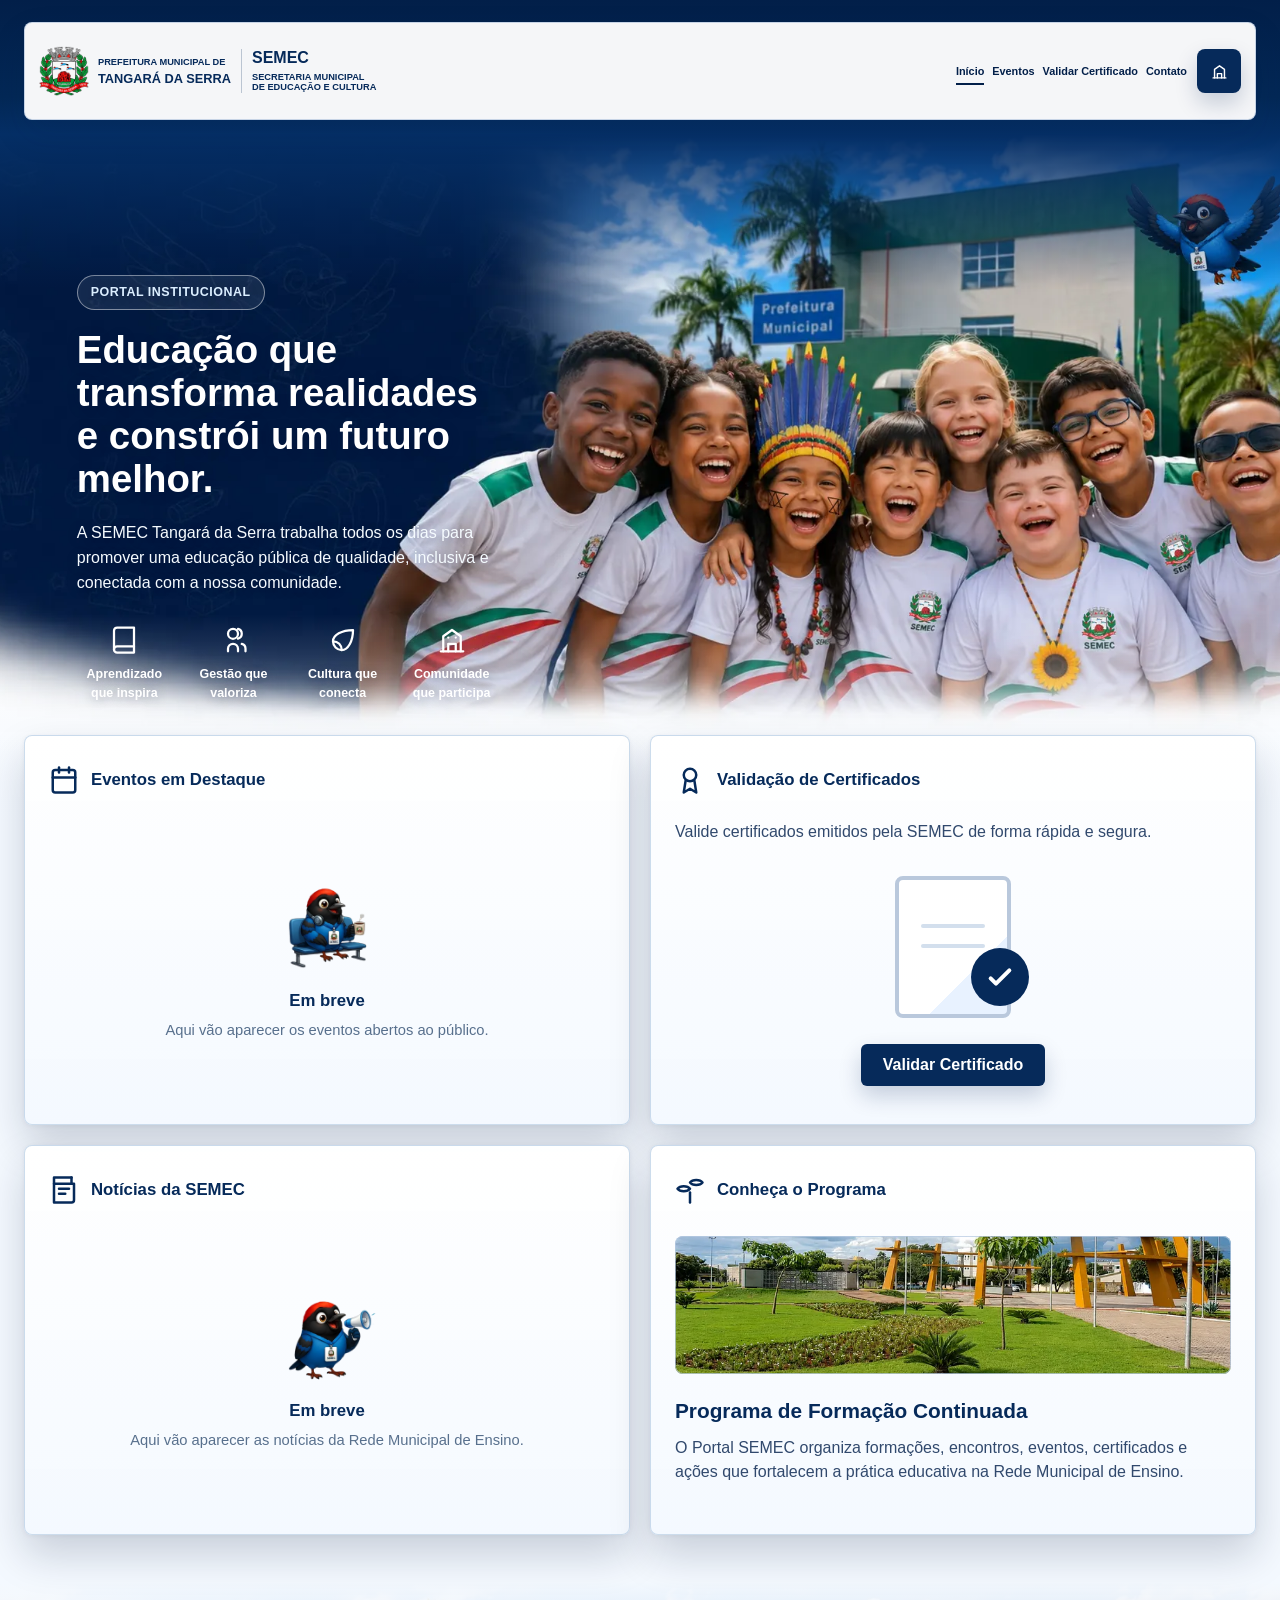
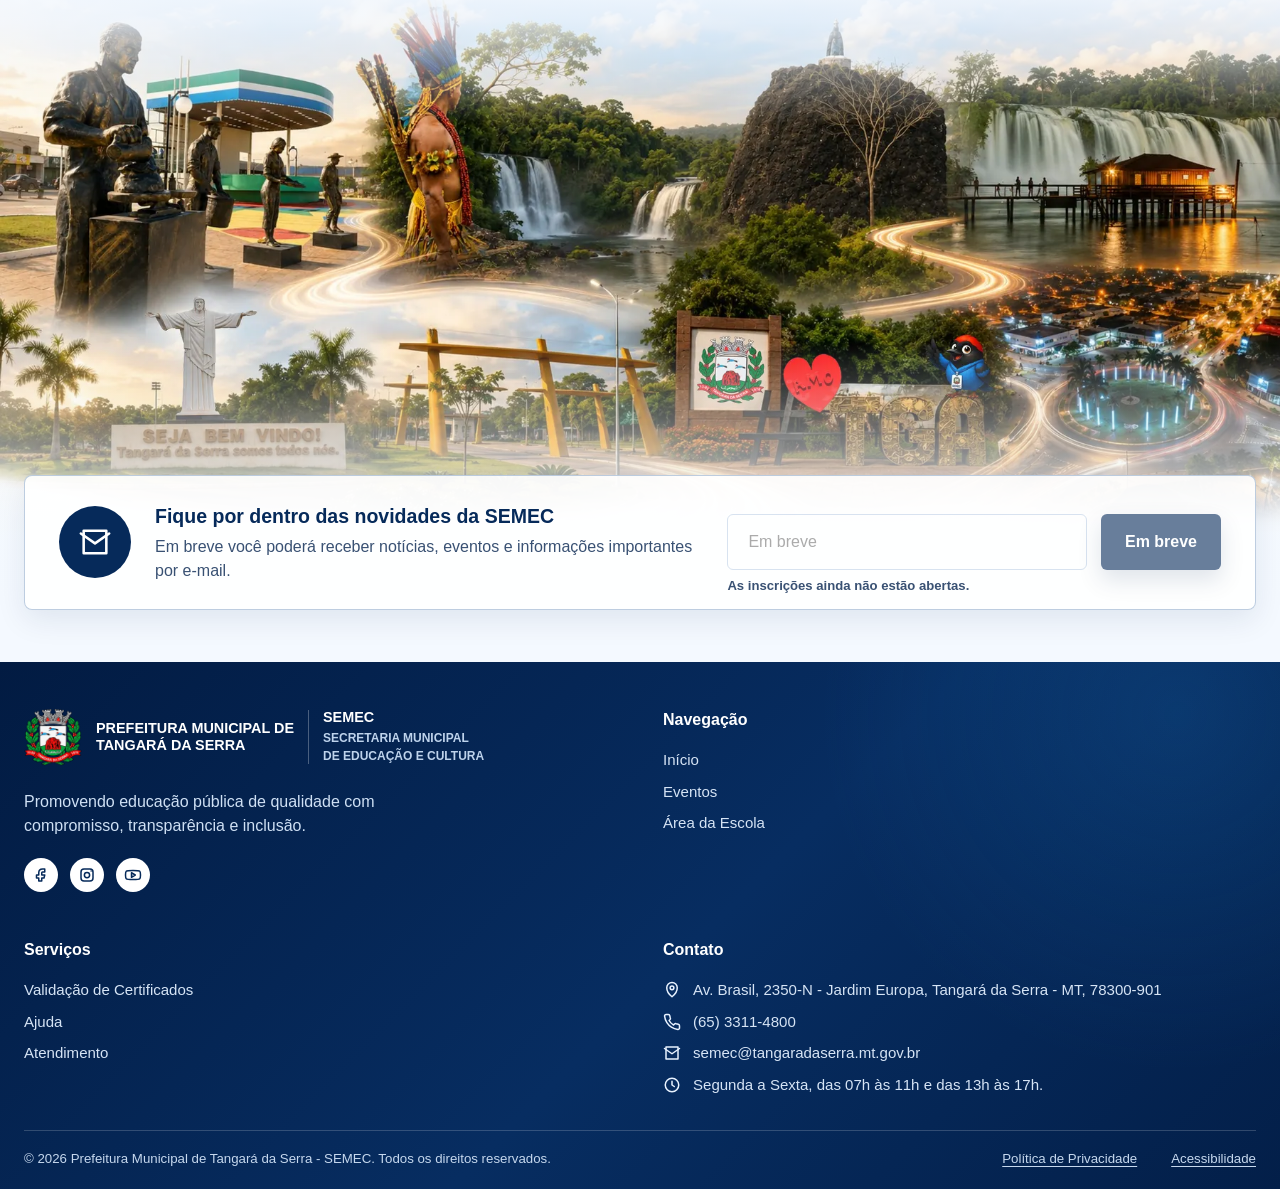
==== index.html @ dd613ace "Add files via upload" ====
<!doctype html>
<html lang="pt-BR">
<head>
  <meta charset="utf-8">
  <meta name="viewport" content="width=device-width, initial-scale=1">
  <title>Portal SEMEC | Prefeitura Municipal de Tangará da Serra</title>
  <meta name="description" content="Portal institucional da Secretaria Municipal de Educação e Cultura de Tangará da Serra.">
  <link rel="icon" href="assets/marca/emblema-portal-semec.webp" type="image/webp">
  <link rel="stylesheet" href="css/publico.css">
</head>
<body class="public-nav-eventos">
  <a class="skip-link" href="#conteudo">Pular para o conteúdo</a>

  <header class="site-header" aria-label="Cabeçalho público">
    <div class="header-shell">
      <a class="city-brand" href="index.html" aria-label="Prefeitura Municipal de Tangará da Serra">
        <img class="brand-crest" src="assets/marca/brasao-tangara.webp" alt="Brasão de Tangará da Serra">
        <span class="city-brand-text">
          <span>Prefeitura Municipal de</span>
          <strong>Tangará da Serra</strong>
        </span>
      </a>

      <a class="semec-brand" href="index.html" aria-label="SEMEC - Secretaria Municipal de Educação e Cultura">
        <strong>SEMEC</strong>
        <span>Secretaria Municipal<br>de Educação e Cultura</span>
      </a>

      <button class="menu-toggle" type="button" aria-label="Abrir menu" aria-controls="public-mobile-menu" aria-expanded="false">
        <span class="menu-toggle__line" aria-hidden="true"></span>
        <span class="menu-toggle__line" aria-hidden="true"></span>
        <span class="menu-toggle__line" aria-hidden="true"></span>
      </button>

      <nav class="main-nav" id="public-mobile-menu" aria-label="Menu principal">
        <a class="active" href="index.html" aria-current="page">Início</a>
        <a href="#eventos">Eventos</a>
        <a href="https://formacaocontinuada-hue.github.io/central-certificados-semec/validar-certificado.html">Validar Certificado</a>
        <a href="#contato">Contato</a>
        <a class="server-link mobile-only" href="escola.html">
          <svg viewBox="0 0 24 24" aria-hidden="true">
            <path d="M3 21h18"></path>
            <path d="M5 21V9l7-5 7 5v12"></path>
            <path d="M9 21v-6h6v6"></path>
          </svg>
          Área da Escola
        </a>
      </nav>

      <a class="server-button" href="escola.html">
        <svg viewBox="0 0 24 24" aria-hidden="true">
          <path d="M3 21h18"></path>
          <path d="M5 21V9l7-5 7 5v12"></path>
          <path d="M9 21v-6h6v6"></path>
        </svg>
        <span>Área da Escola</span>
      </a>
    </div>
  </header>

  <main id="conteudo">
    <section class="hero-section hero-publico" aria-labelledby="hero-title">
      <div class="hero-shell">
        <img src="assets/publico/banner-portal-publico.webp" alt="Estudantes da rede municipal sorrindo em frente à Prefeitura Municipal de Tangará da Serra.">
        <div class="hero-copy">
          <p class="eyebrow">Portal Institucional</p>
          <h1 id="hero-title">Educação que transforma realidades e constrói um futuro melhor.</h1>
          <p>A SEMEC Tangará da Serra trabalha todos os dias para promover uma educação pública de qualidade, inclusiva e conectada com a nossa comunidade.</p>

          <div class="hero-indicators" aria-label="Indicadores da SEMEC">
            <div>
              <svg viewBox="0 0 24 24" aria-hidden="true">
                <path d="M4 19.5A2.5 2.5 0 0 1 6.5 17H20"></path>
                <path d="M6.5 2H20v20H6.5A2.5 2.5 0 0 1 4 19.5v-15A2.5 2.5 0 0 1 6.5 2z"></path>
              </svg>
              <span>Aprendizado que inspira</span>
            </div>
            <div>
              <svg viewBox="0 0 24 24" aria-hidden="true">
                <path d="M16 21v-2a4 4 0 0 0-8 0v2"></path>
                <circle cx="12" cy="7" r="4"></circle>
                <path d="M22 21v-2a4 4 0 0 0-3-3.87"></path>
                <path d="M16 3.13a4 4 0 0 1 0 7.75"></path>
              </svg>
              <span>Gestão que valoriza</span>
            </div>
            <div>
              <svg viewBox="0 0 24 24" aria-hidden="true">
                <path d="M11 20A7 7 0 0 1 4 13c0-5 7-9 16-9 0 9-4 16-9 16z"></path>
                <path d="M4 13c4 0 7 3 7 7"></path>
              </svg>
              <span>Cultura que conecta</span>
            </div>
            <div>
              <svg viewBox="0 0 24 24" aria-hidden="true">
                <path d="M3 21h18"></path>
                <path d="M5 21V9l7-5 7 5v12"></path>
                <path d="M9 21v-6h6v6"></path>
                <path d="M9 10h.01"></path>
                <path d="M15 10h.01"></path>
              </svg>
              <span>Comunidade que participa</span>
            </div>
          </div>
        </div>
      </div>
    </section>

    <section class="highlights-section atalhos-publicos" aria-label="Acessos e destaques">
      <div class="content-shell cards-grid">
        <article class="feature-card events-card" id="eventos">
          <div class="card-heading">
            <svg viewBox="0 0 24 24" aria-hidden="true">
              <path d="M8 2v4"></path>
              <path d="M16 2v4"></path>
              <rect x="3" y="4" width="18" height="18" rx="2"></rect>
              <path d="M3 10h18"></path>
            </svg>
            <h2>Eventos em Destaque</h2>
          </div>

          <div class="em-breve">
            <img src="assets/mascote/tangara-aguardando.webp" alt="">
            <strong>Em breve</strong>
            <p>Aqui vão aparecer os eventos abertos ao público.</p>
          </div>
        </article>

        <article class="feature-card certificates-card">
          <div class="card-heading">
            <svg viewBox="0 0 24 24" aria-hidden="true">
              <circle cx="12" cy="8" r="5"></circle>
              <path d="M8.5 12.5 7 22l5-3 5 3-1.5-9.5"></path>
            </svg>
            <h2>Validação de Certificados</h2>
          </div>

          <p>Valide certificados emitidos pela SEMEC de forma rápida e segura.</p>

          <div class="certificate-visual" aria-hidden="true">
            <span></span>
            <svg viewBox="0 0 24 24">
              <path d="m5 13 4 4L19 7"></path>
            </svg>
          </div>

          <a class="primary-button" href="https://formacaocontinuada-hue.github.io/central-certificados-semec/validar-certificado.html">Validar Certificado</a>
        </article>

        <article class="feature-card news-card">
          <div class="card-heading">
            <svg viewBox="0 0 24 24" aria-hidden="true">
              <path d="M4 22h14a2 2 0 0 0 2-2V7H4v15z"></path>
              <path d="M18 2v5"></path>
              <path d="M4 7V2h14"></path>
              <path d="M8 11h8"></path>
              <path d="M8 15h5"></path>
            </svg>
            <h2>Notícias da SEMEC</h2>
          </div>

          <div class="em-breve">
            <img src="assets/mascote/tangara-noticias.webp" alt="">
            <strong>Em breve</strong>
            <p>Aqui vão aparecer as notícias da Rede Municipal de Ensino.</p>
          </div>
        </article>

        <article class="feature-card program-card">
          <div class="card-heading">
            <svg viewBox="0 0 24 24" aria-hidden="true">
              <path d="M12 22v-8"></path>
              <path d="M7 9c-3.5 0-5 2-5 2s1.5 2 5 2 5-2 5-2-1.5-2-5-2z"></path>
              <path d="M17 4c-3.5 0-5 2-5 2s1.5 2 5 2 5-2 5-2-1.5-2-5-2z"></path>
            </svg>
            <h2>Conheça o Programa</h2>
          </div>

          <div class="program-illustration" aria-hidden="true"></div>
          <h3>Programa de Formação Continuada</h3>
          <p>O Portal SEMEC organiza formações, encontros, eventos, certificados e ações que fortalecem a prática educativa na Rede Municipal de Ensino.</p>
        </article>
      </div>
    </section>

    <section class="banner-inferior" aria-label="Tangará da Serra">
      <img src="assets/publico/banner-inferior.webp" alt="Composição visual de Tangará da Serra" loading="lazy">
    </section>

    <section class="newsletter-section newsletter" aria-labelledby="newsletter-title">
      <div class="content-shell">
        <div class="newsletter-card">
          <div class="newsletter-icon" aria-hidden="true">
            <svg viewBox="0 0 24 24">
              <path d="M4 4h16v16H4z"></path>
              <path d="m22 6-10 7L2 6"></path>
            </svg>
          </div>
          <div>
            <h2 id="newsletter-title">Fique por dentro das novidades da SEMEC</h2>
            <p>Em breve você poderá receber notícias, eventos e informações importantes por e-mail.</p>
          </div>
          <form class="newsletter-form" aria-describedby="newsletter-aviso">
            <label class="sr-only" for="newsletter-email">Seu melhor e-mail</label>
            <input id="newsletter-email" name="email" type="email" placeholder="Em breve" disabled>
            <button type="submit" disabled>Em breve</button>
            <p class="form-note" id="newsletter-aviso">As inscrições ainda não estão abertas.</p>
          </form>
        </div>
      </div>
    </section>
  </main>

  <footer class="site-footer" id="contato">
    <div class="footer-shell">
      <div class="footer-brand">
        <div class="footer-logos">
          <img src="assets/marca/brasao-tangara.webp" alt="Brasão de Tangará da Serra">
          <div>
            <strong>Prefeitura Municipal de<br>Tangará da Serra</strong>
          </div>
          <div class="footer-divider" aria-hidden="true"></div>
          <div>
            <strong>SEMEC</strong>
            <span>Secretaria Municipal<br>de Educação e Cultura</span>
          </div>
        </div>
        <p>Promovendo educação pública de qualidade com compromisso, transparência e inclusão.</p>
        <div class="social-links" aria-label="Redes sociais">
          <a href="https://www.facebook.com/prefeituratangaradaserra/" target="_blank" rel="noopener noreferrer" aria-label="Facebook da Prefeitura Municipal de Tangará da Serra (abre em nova aba)">
            <svg viewBox="0 0 24 24" aria-hidden="true"><path d="M14 8h3V4h-3c-3 0-5 2-5 5v3H6v4h3v4h4v-4h3l1-4h-4V9c0-.6.4-1 1-1z"></path></svg>
          </a>
          <a href="https://www.instagram.com/prefeituratangaradaserra/" target="_blank" rel="noopener noreferrer" aria-label="Instagram da Prefeitura Municipal de Tangará da Serra (abre em nova aba)">
            <svg viewBox="0 0 24 24" aria-hidden="true"><rect x="4" y="4" width="16" height="16" rx="4"></rect><circle cx="12" cy="12" r="3.5"></circle><path d="M17.5 6.5h.01"></path></svg>
          </a>
          <a href="https://www.youtube.com/@prefeituratangaradaserra" target="_blank" rel="noopener noreferrer" aria-label="YouTube da Prefeitura Municipal de Tangará da Serra (abre em nova aba)">
            <svg viewBox="0 0 24 24" aria-hidden="true"><path d="M22 12s0-4-1-5-5-1-9-1-8 0-9 1-1 5-1 5 0 4 1 5 5 1 9 1 8 0 9-1 1-5 1-5z"></path><path d="m10 9 5 3-5 3V9z"></path></svg>
          </a>
        </div>
      </div>

      <nav class="footer-column" aria-label="Navegação do rodapé">
        <h2>Navegação</h2>
        <a href="index.html">Início</a>
        <a href="#eventos">Eventos</a>
        <a href="escola.html">Área da Escola</a>
      </nav>

      <nav class="footer-column" aria-label="Serviços do rodapé">
        <h2>Serviços</h2>
        <a href="https://formacaocontinuada-hue.github.io/central-certificados-semec/validar-certificado.html">Validação de Certificados</a>
        <a href="https://formacaocontinuada-hue.github.io/central-certificados-semec/ajuda.html">Ajuda</a>
        <a href="https://formacaocontinuada-hue.github.io/central-certificados-semec/entrar-em-contato.html">Atendimento</a>
      </nav>

      <div class="footer-column contact-column">
        <h2>Contato</h2>
        <p>
          <svg viewBox="0 0 24 24" aria-hidden="true"><path d="M12 21s7-5.3 7-12A7 7 0 0 0 5 9c0 6.7 7 12 7 12z"></path><circle cx="12" cy="9" r="2.5"></circle></svg>
          Av. Brasil, 2350-N - Jardim Europa, Tangará da Serra - MT, 78300-901
        </p>
        <p>
          <svg viewBox="0 0 24 24" aria-hidden="true"><path d="M22 16.9v3a2 2 0 0 1-2.2 2 19.8 19.8 0 0 1-8.6-3.1 19.5 19.5 0 0 1-6-6A19.8 19.8 0 0 1 2.1 4.2 2 2 0 0 1 4.1 2h3a2 2 0 0 1 2 1.7c.1 1 .4 2 .7 2.9a2 2 0 0 1-.4 2.1L8.1 10a16 16 0 0 0 6 6l1.3-1.3a2 2 0 0 1 2.1-.4c.9.3 1.9.6 2.9.7a2 2 0 0 1 1.6 1.9z"></path></svg>
          (65) 3311-4800
        </p>
        <p>
          <svg viewBox="0 0 24 24" aria-hidden="true"><path d="M4 4h16v16H4z"></path><path d="m22 6-10 7L2 6"></path></svg>
          <a href="mailto:semec@tangaradaserra.mt.gov.br">semec@tangaradaserra.mt.gov.br</a>
        </p>
        <p>
          <svg viewBox="0 0 24 24" aria-hidden="true"><circle cx="12" cy="12" r="9"></circle><path d="M12 7v5l3 2"></path></svg>
          Segunda a Sexta, das 07h às 11h e das 13h às 17h.
        </p>
      </div>
    </div>

    <div class="footer-bottom">
      <p>© 2026 Prefeitura Municipal de Tangará da Serra - SEMEC. Todos os direitos reservados.</p>
      <div>
        <a href="https://formacaocontinuada-hue.github.io/central-certificados-semec/politica-privacidade.html">Política de Privacidade</a>
        <a href="https://formacaocontinuada-hue.github.io/central-certificados-semec/acessibilidade.html">Acessibilidade</a>
      </div>
    </div>
  </footer>

  <script src="js/publico.js" defer></script>
</body>
</html>
---- css/publico.css ----
/*
  Portal SEMEC — página pública (index.html)
  Extraído automaticamente do style.css do Portal aprovado (Codex, branch padronizacao-visual,
  ~493 KB): ficaram só as regras que a página inicial usa (cerca de 270 de 3.400).
  Os estilos das áreas internas ficam em portal.css.
*/

:root {
  --navy: #062a5a;
  --navy-strong: #021f49;
  --blue: #1767ad;
  --blue-soft: #eaf4ff;
  --sky: #f4f9ff;
  --hero-band: #062f66;
  --hero-band-strong: #032856;
  --line: #d8e6f5;
  --text: #09224d;
  --muted: #5f7190;
  --white: #ffffff;
  --green: #1a8c63;
  --red: #d84848;
  --shadow: 0 16px 34px rgba(2, 29, 73, 0.13), 0 2px 8px rgba(2, 29, 73, 0.07);
  --soft-shadow: 0 10px 24px rgba(2, 29, 73, 0.1);
  --shell: min(1500px, calc(100vw - 48px));
  --portal-primary: #062a5a;
  --portal-primary-strong: #021f49;
  --portal-primary-soft: #eaf4ff;
  --portal-surface: #ffffff;
  --portal-page-bg: #f3f8fe;
  --portal-border: rgba(188, 207, 230, 0.82);
  --portal-text: #092e5e;
  --portal-muted: #58708d;
  --portal-success: #1a8c63;
  --portal-warning: #b47700;
  --portal-danger: #c33b3b;
  --portal-info: #1767ad;
  --portal-radius-sm: 6px;
  --portal-radius-md: 8px;
  --portal-shadow-sm: 0 8px 20px rgba(7, 50, 99, 0.07);
  --portal-shadow-md: 0 12px 28px rgba(7, 50, 99, 0.1);
  --portal-control-height: 42px;
  --portal-content-max: 1220px;
  --portal-sidebar-width: 270px;
  --portal-space-1: 6px;
  --portal-space-2: 10px;
  --portal-space-3: 14px;
  --portal-space-4: 18px;
  --portal-space-5: 22px;
  color-scheme: light;
}

* {
  box-sizing: border-box;
}

html {
  scroll-behavior: smooth;
}

body {
  margin: 0px;
  color: var(--text);
  background: var(--sky);
  font-family: Arial, Helvetica, sans-serif;
  font-size: 16px;
  line-height: 1.5;
}

body.menu-open {
  overflow: hidden;
}

body.public-nav-eventos .header-shell {
  gap: 14px;
  padding-inline: 18px;
  overflow: hidden;
}

body.public-nav-eventos .city-brand {
  min-width: 206px;
}

body.public-nav-eventos .semec-brand {
  min-width: 136px;
  padding-left: 16px;
}

body.public-nav-eventos .semec-brand strong {
  font-size: 1.24rem;
}

body.public-nav-eventos .semec-brand span {
  font-size: 0.66rem;
}

body.public-nav-eventos .main-nav {
  min-width: 0px;
  margin-left: 0px;
  flex: 1 1 auto;
  justify-content: flex-end;
  gap: clamp(7px, 0.62vw, 12px);
  font-size: clamp(0.7rem, 0.62vw, 0.82rem);
}

body.public-nav-eventos .server-button {
  flex: 0 0 auto;
  min-height: 46px;
  padding: 0px 14px;
  font-size: 0.82rem;
}

img, svg {
  display: block;
}

a {
  color: inherit;
  text-decoration: none;
}

button, input {
  font: inherit;
}

.skip-link, .sr-only {
  position: absolute;
  width: 1px;
  height: 1px;
  padding: 0px;
  margin: -1px;
  overflow: hidden;
  clip: rect(0px, 0px, 0px, 0px);
  white-space: nowrap;
  border: 0px;
}

.skip-link:focus {
  z-index: 100;
  width: auto;
  height: auto;
  margin: 0px;
  padding: 12px 18px;
  clip: auto;
  color: var(--white);
  background: var(--navy);
}

.content-shell {
  width: min(1360px, -48px + 100vw);
  margin: 0px auto;
}

.site-header {
  position: relative;
  z-index: 20;
  padding: 22px 0px 14px;
  margin-bottom: 0px;
  background: linear-gradient(rgb(2, 31, 73) 0%, rgb(3, 40, 86) 72%, rgb(5, 47, 102) 100%);
}

.header-shell {
  width: var(--shell);
  min-height: 98px;
  margin: 0px auto;
  padding: 17px 24px;
  display: flex;
  align-items: center;
  gap: 24px;
  background: rgba(255, 255, 255, 0.96);
  border: 1px solid rgba(176, 196, 222, 0.65);
  border-radius: 8px;
  box-shadow: rgba(2, 29, 73, 0.12) 0px 14px 34px;
}

.city-brand, .semec-brand {
  display: inline-flex;
  align-items: center;
  color: var(--navy);
}

.city-brand {
  min-width: 248px;
  gap: 12px;
}

.brand-crest {
  width: 58px;
  height: 58px;
  object-fit: contain;
  flex: 0 0 auto;
}

.city-brand-text {
  display: grid;
  gap: 2px;
  text-transform: uppercase;
  letter-spacing: 0px;
}

.city-brand-text span {
  font-size: 0.67rem;
  font-weight: 800;
}

.city-brand-text strong {
  font-size: 1rem;
  line-height: 1.1;
}

.semec-brand {
  min-width: 176px;
  padding-left: 22px;
  border-left: 1px solid rgba(6, 42, 90, 0.24);
  flex-direction: column;
  align-items: flex-start;
  line-height: 1.15;
}

.semec-brand strong {
  font-size: 1.55rem;
  letter-spacing: 0px;
}

.semec-brand span {
  margin-top: 4px;
  font-size: 0.75rem;
  font-weight: 800;
  text-transform: uppercase;
}

.main-nav {
  margin-left: auto;
  display: flex;
  align-items: center;
  gap: clamp(12px, 1.2vw, 22px);
  color: var(--navy-strong);
  font-size: 0.94rem;
  font-weight: 800;
}

.main-nav a {
  position: relative;
  padding: 10px 0px;
  white-space: nowrap;
}

.main-nav a::after {
  content: "";
  position: absolute;
  left: 0px;
  right: 0px;
  bottom: 4px;
  height: 2px;
  background: currentcolor;
  transform: scaleX(0);
  transform-origin: left center;
  transition: transform 160ms;
}

.main-nav a:hover::after, .main-nav a:focus-visible::after, .main-nav .active::after {
  transform: scaleX(1);
}

.server-button, .server-link, .primary-button, .newsletter-form button {
  display: inline-flex;
  align-items: center;
  justify-content: center;
  gap: 10px;
  border: 0px;
  border-radius: 6px;
  background: var(--navy);
  color: var(--white);
  font-weight: 800;
  cursor: pointer;
  box-shadow: rgba(3, 37, 83, 0.2) 0px 10px 22px;
  transition: transform 160ms, background-color 160ms;
}

.server-button:hover, .server-link:hover, .primary-button:hover, .newsletter-form button:hover {
  background: rgb(8, 53, 111);
  transform: translateY(-1px);
}

.server-button:focus-visible, .server-link:focus-visible, .primary-button:focus-visible, .newsletter-form button:focus-visible, .menu-toggle:focus-visible, .social-links a:focus-visible {
  outline: rgba(233, 196, 106, 0.92) solid 3px;
  outline-offset: 3px;
}

.server-button:active, .server-link:active, .primary-button:active, .newsletter-form button:active {
  transform: translateY(0px);
}

.server-button {
  min-height: 48px;
  padding: 0px 20px;
  white-space: nowrap;
  font-size: 0.9rem;
}

.server-button svg, .server-link svg {
  width: 18px;
  height: 18px;
  fill: none;
  stroke: currentcolor;
  stroke-width: 2;
  stroke-linecap: round;
  stroke-linejoin: round;
}

.mobile-only, .menu-toggle {
  display: none;
}

.menu-toggle {
  position: relative;
  z-index: 32;
  padding: 0px;
  align-items: center;
  justify-content: center;
  overflow: hidden;
}

.menu-toggle__line {
  position: absolute;
  width: 24px;
  height: 2px;
  border-radius: 999px;
  background: currentcolor;
  transform-origin: center center;
  transition: transform 300ms cubic-bezier(0.4, 0, 0.2, 1), opacity 220ms, width 260ms;
}

.menu-toggle__line:nth-child(1) {
  transform: translateY(-7px);
}

.menu-toggle__line:nth-child(2) {
  transform: translateY(0px);
}

.menu-toggle__line:nth-child(3) {
  transform: translateY(7px);
}

.menu-toggle.is-open .menu-toggle__line:nth-child(1) {
  transform: translateY(0px) rotate(45deg);
}

.menu-toggle.is-open .menu-toggle__line:nth-child(2) {
  width: 4px;
  opacity: 0;
  transform: scaleX(0);
}

.menu-toggle.is-open .menu-toggle__line:nth-child(3) {
  transform: translateY(0px) rotate(-45deg);
}

.public-menu-backdrop {
  position: fixed;
  inset: 0px;
  z-index: 18;
  border: 0px;
  background: rgba(2, 31, 73, 0.24);
  opacity: 0;
  visibility: hidden;
  transition: opacity 260ms, visibility linear 260ms;
}

.public-menu-backdrop.is-open {
  opacity: 1;
  visibility: visible;
  transition-delay: 0s;
}

.hero-section {
  position: relative;
  padding: 0px;
  background: var(--hero-band);
}

.hero-section::before {
  content: "";
  position: absolute;
  left: 0px;
  right: 0px;
  top: 0px;
  z-index: 2;
  height: clamp(120px, 12vw, 190px);
  pointer-events: none;
  background: linear-gradient(rgb(5, 47, 102) 0%, rgba(5, 47, 102, 0.82) 18%, rgba(5, 47, 102, 0.42) 58%, rgba(5, 47, 102, 0) 100%);
}

.hero-shell {
  position: relative;
  isolation: isolate;
  width: 100%;
  min-height: clamp(610px, 50vw, 760px);
  margin: 0px;
  overflow: hidden;
  border: 0px;
  border-radius: 0px;
  background: transparent;
  box-shadow: none;
}

.hero-shell::after {
  content: "";
  position: absolute;
  left: 0px;
  right: 0px;
  z-index: 1;
  pointer-events: none;
}
.hero-shell::after { bottom: -1px; height: clamp(190px, 17vw, 280px); background: linear-gradient(
180deg,
rgba(244, 249, 255, 0) 0%,
rgba(244, 249, 255, 0.22) 34%,
rgba(244, 249, 255, 0.76) 72%,
var(--sky) 100%
); }

.hero-shell > img {
  position: absolute;
  inset: 0px;
  z-index: 0;
  width: 100%;
  height: 100%;
  object-fit: cover;
  object-position: center center;
}

.hero-copy {
  position: relative;
  z-index: 2;
  max-width: min(530px, 39%);
  padding: clamp(132px, 11vw, 172px) 0px clamp(104px, 10vw, 144px) clamp(44px, 6vw, 92px);
  color: var(--white);
  text-shadow: rgba(0, 20, 55, 0.32) 0px 2px 12px;
}

.eyebrow {
  width: fit-content;
  margin: 0px 0px 18px;
  padding: 7px 13px;
  border: 1px solid rgba(255, 255, 255, 0.46);
  border-radius: 999px;
  background: rgba(255, 255, 255, 0.08);
  color: rgb(219, 238, 255);
  font-size: 0.78rem;
  font-weight: 800;
  letter-spacing: 0.04em;
  text-transform: uppercase;
}

.hero-copy h1 {
  margin: 0px;
  font-size: clamp(2.15rem, 3vw, 3.9rem);
  line-height: 1.12;
  letter-spacing: 0px;
}

.hero-copy > p:not(.eyebrow) {
  max-width: 500px;
  margin: 20px 0px 0px;
  color: rgb(245, 251, 255);
  font-size: clamp(1rem, 1vw, 1.14rem);
  line-height: 1.58;
}

.hero-indicators {
  margin-top: 30px;
  display: grid;
  grid-template-columns: repeat(4, minmax(92px, 1fr));
  gap: 14px;
}

.hero-indicators div {
  display: grid;
  justify-items: center;
  gap: 10px;
  min-width: 0px;
  color: var(--white);
  text-align: center;
  font-size: 0.78rem;
  font-weight: 800;
}

.hero-indicators svg {
  width: 30px;
  height: 30px;
  fill: none;
  stroke: currentcolor;
  stroke-width: 1.8;
  stroke-linecap: round;
  stroke-linejoin: round;
}
.highlights-section { position: relative; z-index: 4; margin-top: -96px; padding: 0px 0px 48px; background: linear-gradient(
180deg,
rgba(244, 249, 255, 0) 0%,
rgba(244, 249, 255, 0.96) 88px,
var(--sky) 100%
); }

.cards-grid {
  display: grid;
  grid-template-columns: repeat(4, minmax(0px, 1fr));
  gap: 20px;
  align-items: stretch;
}

.feature-card {
  min-height: 410px;
  padding: 24px;
  display: flex;
  flex-direction: column;
  background: linear-gradient(rgba(255, 255, 255, 0.97) 0%, rgba(244, 249, 255, 0.98) 100%);
  border: 1px solid rgba(188, 209, 231, 0.76);
  border-radius: 8px;
  box-shadow: rgba(2, 21, 48, 0.18) 0px 20px 42px, rgba(2, 29, 73, 0.06) 0px 1px 5px;
}

.card-heading {
  min-height: 40px;
  display: flex;
  align-items: center;
  gap: 12px;
  margin-bottom: 20px;
}

.card-heading svg {
  width: 30px;
  height: 30px;
  color: var(--navy);
  fill: none;
  stroke: currentcolor;
  stroke-width: 2;
  stroke-linecap: round;
  stroke-linejoin: round;
  flex: 0 0 auto;
}

.card-heading h2 {
  margin: 0px;
  color: var(--navy);
  font-size: clamp(1.05rem, 1.1vw, 1.32rem);
  line-height: 1.16;
  letter-spacing: 0px;
}

.certificates-card > p, .program-card > p {
  color: rgb(49, 73, 109);
  margin: 0px;
}

.certificate-visual {
  position: relative;
  width: 116px;
  height: 142px;
  margin: 32px auto 26px;
}

.certificate-visual span {
  position: absolute;
  inset: 0px;
  border: 4px solid rgb(185, 200, 220);
  border-radius: 8px;
  background: linear-gradient(135deg, rgb(255, 255, 255) 0%, rgb(255, 255, 255) 68%, rgb(232, 242, 255) 68%);
}

.certificate-visual span::before, .certificate-visual span::after {
  content: "";
  position: absolute;
  left: 22px;
  right: 22px;
  height: 4px;
  border-radius: 999px;
  background: rgb(211, 223, 237);
}

.certificate-visual span::before {
  top: 44px;
}

.certificate-visual span::after {
  top: 64px;
}

.certificate-visual svg {
  position: absolute;
  right: -18px;
  bottom: 12px;
  width: 58px;
  height: 58px;
  padding: 13px;
  border-radius: 50%;
  background: var(--navy);
  color: var(--white);
  fill: none;
  stroke: currentcolor;
  stroke-width: 3;
  stroke-linecap: round;
  stroke-linejoin: round;
}

.primary-button {
  min-height: 52px;
  padding: 0px 22px;
  margin: 0px auto 6px;
}

.program-card {
  position: relative;
  overflow: hidden;
}

.program-card h3 {
  margin: 2px 0px 14px;
  color: var(--navy);
  font-size: clamp(1.3rem, 1.55vw, 1.75rem);
  line-height: 1.08;
  letter-spacing: 0px;
}

.program-illustration {
  width: 100%;
  min-height: 138px;
  margin: 6px 0px 24px;
  border-radius: 8px;
  background-image: url("../assets/publico/program-educar.webp");
  background-position: center center;
  background-size: cover;
  background-repeat: no-repeat;
  box-shadow: rgba(183, 203, 226, 0.72) 0px 0px 0px 1px inset;
}

.banner-inferior {
  position: relative;
  width: 100%;
  margin: 0px;
  padding: 0px;
  overflow: hidden;
  background: transparent;
  border: 0px;
  border-radius: 0px;
  box-shadow: none;
}

.banner-inferior::before, .banner-inferior::after {
  content: "";
  position: absolute;
  left: 0px;
  right: 0px;
  z-index: 1;
  pointer-events: none;
}
.banner-inferior::before { top: -1px; height: clamp(110px, 11vw, 170px); background: linear-gradient(
180deg,
var(--sky) 0%,
rgba(244, 249, 255, 0.82) 28%,
rgba(244, 249, 255, 0) 100%
); }
.banner-inferior::after { bottom: -1px; height: clamp(230px, 22vw, 340px); background: linear-gradient(
180deg,
rgba(244, 249, 255, 0) 0%,
rgba(244, 249, 255, 0.62) 44%,
rgba(244, 249, 255, 0.92) 74%,
var(--sky) 100%
); }

.banner-inferior img {
  position: relative;
  z-index: 0;
  width: 100%;
  height: auto;
  display: block;
}
.newsletter-section { position: relative; z-index: 3; margin-top: -148px; padding: 0px 0px 52px; background: linear-gradient(
180deg,
rgba(244, 249, 255, 0) 0%,
var(--sky) 72%,
var(--sky) 100%
); }

.newsletter-card {
  display: grid;
  grid-template-columns: auto 1fr minmax(390px, 0.9fr);
  align-items: center;
  gap: 24px;
  padding: 26px 34px;
  background: rgba(255, 255, 255, 0.9);
  border: 1px solid rgba(135, 164, 198, 0.55);
  border-radius: 8px;
  box-shadow: rgba(3, 37, 83, 0.09) 0px 10px 30px;
}

.newsletter-icon {
  width: 72px;
  height: 72px;
  display: grid;
  place-items: center;
  border-radius: 50%;
  background: var(--navy);
  color: var(--white);
  flex: 0 0 auto;
}

.newsletter-icon svg {
  width: 34px;
  height: 34px;
  fill: none;
  stroke: currentcolor;
  stroke-width: 1.8;
  stroke-linecap: round;
  stroke-linejoin: round;
}

.newsletter-card h2 {
  margin: 0px 0px 4px;
  color: var(--navy);
  font-size: clamp(1.22rem, 1.4vw, 1.55rem);
  letter-spacing: 0px;
}

.newsletter-card p {
  margin: 0px;
  color: rgb(57, 81, 115);
}

.newsletter-form {
  position: relative;
  display: grid;
  grid-template-columns: 1fr auto;
  gap: 14px;
}

.newsletter-form input {
  width: 100%;
  min-height: 56px;
  padding: 0px 20px;
  color: var(--text);
  background: var(--white);
  border: 1px solid rgb(191, 209, 231);
  border-radius: 6px;
  outline: none;
}

.newsletter-form input:focus {
  border-color: var(--blue);
  box-shadow: rgba(23, 103, 173, 0.15) 0px 0px 0px 4px;
}

.newsletter-form button {
  min-height: 56px;
  padding: 0px 24px;
}

.form-note {
  position: absolute;
  left: 0px;
  bottom: -25px;
  color: var(--green);
  font-size: 0.82rem;
  font-weight: 800;
}

.site-footer {
  background: radial-gradient(circle at 92% 10%, rgba(23, 103, 173, 0.26), transparent 28%), linear-gradient(135deg, rgb(2, 27, 66) 0%, rgb(7, 45, 97) 54%, rgb(3, 31, 73) 100%);
  color: rgb(234, 244, 255);
  padding: 46px 0px 20px;
}

.footer-shell, .footer-bottom {
  width: min(1360px, -48px + 100vw);
  margin: 0px auto;
}

.footer-shell {
  display: grid;
  grid-template-columns: minmax(280px, 1.45fr) repeat(2, minmax(150px, 0.62fr)) minmax(260px, 1fr);
  gap: 46px;
}

.footer-logos {
  display: flex;
  align-items: center;
  gap: 14px;
  color: var(--white);
}

.footer-logos img {
  width: 58px;
  height: 58px;
  object-fit: contain;
}

.footer-logos strong {
  display: block;
  text-transform: uppercase;
  line-height: 1.15;
  font-size: 0.9rem;
}

.footer-logos span {
  display: block;
  margin-top: 3px;
  color: rgb(190, 211, 236);
  font-size: 0.75rem;
  font-weight: 700;
  text-transform: uppercase;
}

.footer-divider {
  width: 1px;
  height: 54px;
  background: rgba(255, 255, 255, 0.28);
}

.footer-brand p {
  max-width: 360px;
  margin: 24px 0px 20px;
  color: rgb(207, 224, 244);
}

.social-links {
  display: flex;
  gap: 12px;
}

.social-links a {
  width: 34px;
  height: 34px;
  display: grid;
  place-items: center;
  border-radius: 50%;
  background: var(--white);
  color: var(--navy);
}

.social-links svg {
  width: 18px;
  height: 18px;
  fill: none;
  stroke: currentcolor;
  stroke-width: 2;
  stroke-linecap: round;
  stroke-linejoin: round;
}

.footer-column {
  display: flex;
  flex-direction: column;
  gap: 9px;
}

.footer-column h2 {
  margin: 0px 0px 8px;
  color: var(--white);
  font-size: 1rem;
  letter-spacing: 0px;
}

.footer-column a, .footer-column p {
  color: rgb(214, 228, 245);
  font-size: 0.94rem;
}

.footer-column a:hover {
  color: var(--white);
  text-decoration: underline;
  text-underline-offset: 3px;
}

.contact-column p {
  display: grid;
  grid-template-columns: 20px 1fr;
  align-items: start;
  gap: 10px;
  margin: 0px;
}

.contact-column svg {
  width: 18px;
  height: 18px;
  margin-top: 2px;
  color: rgb(232, 242, 255);
  fill: none;
  stroke: currentcolor;
  stroke-width: 2;
  stroke-linecap: round;
  stroke-linejoin: round;
}

.footer-bottom {
  margin-top: 34px;
  padding-top: 18px;
  display: flex;
  align-items: center;
  justify-content: space-between;
  gap: 18px;
  border-top: 1px solid rgba(255, 255, 255, 0.18);
  color: rgb(198, 216, 238);
  font-size: 0.83rem;
}

.footer-bottom p {
  margin: 0px;
}

.footer-bottom div {
  display: flex;
  gap: 34px;
}

.footer-bottom a {
  text-decoration: underline;
  text-underline-offset: 3px;
}

@media (max-width: 1500px) {

  .header-shell {
    gap: 18px;
    padding-inline: 20px;
  }

  .city-brand {
    min-width: 220px;
  }

  .semec-brand {
    min-width: 150px;
    padding-left: 18px;
  }

  .semec-brand strong {
    font-size: 1.38rem;
  }

  .main-nav {
    gap: 10px;
    font-size: 0.82rem;
  }

  .server-button {
    padding: 0px 14px;
    font-size: 0.84rem;
  }
}

@media (max-width: 1360px) {

  .header-shell {
    gap: 18px;
  }

  .city-brand {
    min-width: 210px;
  }

  .semec-brand {
    min-width: 142px;
  }

  .semec-brand strong {
    font-size: 1.32rem;
  }

  .main-nav {
    gap: 11px;
    font-size: 0.84rem;
  }

  .server-button {
    padding: 0px 14px;
  }

  .cards-grid {
    grid-template-columns: repeat(2, minmax(0px, 1fr));
  }

  .feature-card {
    min-height: 390px;
  }

  .footer-shell {
    grid-template-columns: repeat(2, minmax(0px, 1fr));
  }
}

@media (max-width: 1180px) {

  body.menu-open {
    overflow: hidden;
  }

  .site-header {
    padding-top: 16px;
    padding-bottom: 16px;
    margin-bottom: 0px;
  }

  .header-shell {
    position: relative;
    min-height: 84px;
    padding: 14px 16px;
  }

  .city-brand {
    min-width: 0px;
  }

  .city-brand-text strong {
    font-size: 0.9rem;
  }

  .city-brand-text span {
    font-size: 0.6rem;
  }

  .brand-crest {
    width: 48px;
    height: 48px;
  }

  .semec-brand {
    min-width: 120px;
    padding-left: 16px;
  }

  .semec-brand strong {
    font-size: 1.15rem;
  }

  .semec-brand span {
    font-size: 0.63rem;
  }

  .menu-toggle {
    margin-left: auto;
    width: 46px;
    height: 46px;
    display: grid;
    place-items: center;
    gap: 5px;
    border: 1px solid rgba(6, 42, 90, 0.2);
    border-radius: 6px;
    background: var(--white);
    color: var(--navy);
    cursor: pointer;
  }

  .menu-toggle span:not(.sr-only) {
    width: 22px;
    height: 2px;
    border-radius: 999px;
    background: currentcolor;
  }

  .main-nav {
    position: absolute;
    top: calc(100% + 10px);
    left: 0px;
    right: 0px;
    z-index: 30;
    margin: 0px;
    padding: 18px;
    display: none;
    flex-direction: column;
    align-items: stretch;
    gap: 4px;
    background: var(--white);
    border: 1px solid rgba(176, 196, 222, 0.65);
    border-radius: 8px;
    box-shadow: var(--shadow);
    font-size: 0.95rem;
  }

  .main-nav.is-open {
    display: flex;
  }

  .main-nav a {
    padding: 12px 10px;
    border-radius: 6px;
  }

  .main-nav a:hover, .main-nav a:focus-visible {
    background: var(--blue-soft);
  }

  .main-nav a::after {
    display: none;
  }

  .server-button {
    display: none;
  }

  .mobile-only {
    display: inline-flex;
  }

  .server-link {
    margin-top: 6px;
    min-height: 48px;
  }

  .hero-copy {
    max-width: min(520px, 54%);
  }

  .hero-shell {
    min-height: clamp(610px, 68vw, 760px);
  }

  .hero-indicators {
    grid-template-columns: repeat(2, minmax(0px, 1fr));
    max-width: 420px;
  }

  .highlights-section {
    margin-top: -76px;
    padding-top: 0px;
    padding-bottom: 52px;
  }

  .newsletter-section {
    margin-top: -122px;
  }

  .newsletter-card {
    grid-template-columns: auto 1fr;
  }

  .newsletter-form {
    grid-column: 1 / -1;
  }
}

@media (max-width: 720px) {

  :root {
    --shell: calc(100vw - 28px);
  }

  .content-shell, .footer-shell, .footer-bottom {
    width: calc(-28px + 100vw);
  }

  .site-header {
    padding-top: 12px;
    padding-bottom: 12px;
    margin-bottom: 0px;
  }

  .header-shell {
    gap: 12px;
  }

  .semec-brand {
    display: none;
  }

  .hero-shell {
    min-height: 640px;
    border-radius: 0px;
  }

  .hero-shell > img {
    object-position: 34% center;
  }

  .hero-copy {
    max-width: min(88%, 360px);
    padding: 110px 20px 132px 22px;
  }

  .eyebrow {
    margin-bottom: 14px;
    font-size: 0.74rem;
  }

  .hero-copy h1 {
    font-size: clamp(1.62rem, 7.4vw, 2.2rem);
  }

  .hero-copy > p:not(.eyebrow) {
    max-width: 310px;
    font-size: 0.91rem;
    line-height: 1.5;
  }

  .hero-indicators {
    max-width: 300px;
    margin-top: 20px;
    gap: 10px 12px;
  }

  .hero-indicators div {
    gap: 7px;
    font-size: 0.72rem;
  }

  .hero-indicators svg {
    width: 25px;
    height: 25px;
  }
  .highlights-section { margin-top: -58px; padding: 0px 0px 34px; background: linear-gradient(
  180deg,
  rgba(244, 249, 255, 0) 0%,
  rgba(244, 249, 255, 0.96) 66px,
  var(--sky) 100%
  ); }

  .cards-grid {
    grid-template-columns: 1fr;
  }

  .feature-card {
    min-height: auto;
    padding: 22px;
  }

  .banner-inferior {
    margin-top: 0px;
  }

  .banner-inferior::before {
    height: 74px;
  }

  .banner-inferior::after {
    height: 154px;
  }

  .newsletter-section {
    margin-top: -88px;
    padding-bottom: 38px;
  }

  .newsletter-card {
    grid-template-columns: 1fr;
    justify-items: start;
    padding: 24px;
    background: rgba(255, 255, 255, 0.94);
  }

  .newsletter-form {
    width: 100%;
    grid-template-columns: 1fr;
  }

  .form-note {
    position: static;
    min-height: 18px;
  }

  .footer-shell {
    grid-template-columns: 1fr;
    gap: 30px;
  }

  .footer-logos {
    align-items: flex-start;
    flex-wrap: wrap;
  }

  .footer-bottom {
    flex-direction: column;
    align-items: flex-start;
  }

  .footer-bottom div {
    gap: 18px;
    flex-wrap: wrap;
  }
}

@media (max-width: 430px) {

  .city-brand-text strong {
    max-width: 150px;
  }

  .brand-crest {
    width: 44px;
    height: 44px;
  }

  .hero-shell {
    min-height: 720px;
  }

  .hero-copy {
    max-width: 86%;
    padding-left: 20px;
    padding-bottom: 138px;
  }

  .hero-indicators {
    grid-template-columns: repeat(2, minmax(0px, 1fr));
    max-width: 300px;
  }
}

@media (max-width: 330px) {

  .hero-indicators {
    grid-template-columns: 1fr;
    max-width: 220px;
  }
}

@media (max-width: 1500px) {

  body.public-nav-eventos .header-shell {
    position: relative;
    overflow: visible;
  }

  body.public-nav-eventos .menu-toggle {
    margin-left: auto;
    width: 46px;
    height: 46px;
    display: grid;
    place-items: center;
    gap: 5px;
    border: 1px solid rgba(6, 42, 90, 0.2);
    border-radius: 6px;
    background: var(--white);
    color: var(--navy);
    cursor: pointer;
  }

  body.public-nav-eventos .menu-toggle span:not(.sr-only) {
    width: 22px;
    height: 2px;
    border-radius: 999px;
    background: currentcolor;
  }

  body.public-nav-eventos .main-nav {
    position: absolute;
    top: calc(100% + 10px);
    left: 0px;
    right: 0px;
    z-index: 30;
    margin: 0px;
    padding: 18px;
    display: none;
    flex-direction: column;
    align-items: stretch;
    gap: 4px;
    background: var(--white);
    border: 1px solid rgba(176, 196, 222, 0.65);
    border-radius: 8px;
    box-shadow: var(--shadow);
    font-size: 0.95rem;
  }

  body.public-nav-eventos .main-nav.is-open {
    display: flex;
  }

  body.public-nav-eventos .main-nav a {
    padding: 12px 10px;
    border-radius: 6px;
  }

  body.public-nav-eventos .main-nav a:hover, body.public-nav-eventos .main-nav a:focus-visible {
    background: var(--blue-soft);
  }

  body.public-nav-eventos .main-nav a::after {
    display: none;
  }

  body.public-nav-eventos .server-button {
    display: none;
  }

  body.public-nav-eventos .mobile-only {
    display: inline-flex;
  }
}

@media (max-width: 1360px) and (min-width: 1181px) {

  body.public-nav-eventos .header-shell {
    gap: 10px;
    padding-inline: 14px;
  }

  body.public-nav-eventos .city-brand {
    min-width: 170px;
    gap: 9px;
  }

  body.public-nav-eventos .brand-crest {
    width: 50px;
    height: 50px;
  }

  body.public-nav-eventos .city-brand-text span {
    font-size: 0.58rem;
  }

  body.public-nav-eventos .city-brand-text strong {
    font-size: 0.8rem;
  }

  body.public-nav-eventos .semec-brand {
    min-width: 108px;
    padding-left: 10px;
  }

  body.public-nav-eventos .semec-brand strong {
    font-size: 1rem;
  }

  body.public-nav-eventos .semec-brand span {
    font-size: 0.58rem;
  }

  body.public-nav-eventos .main-nav {
    gap: 6px;
    font-size: 0.68rem;
  }

  body.public-nav-eventos .server-button {
    flex: 0 0 auto;
    min-width: 44px;
    min-height: 44px;
    padding: 0px 12px;
    font-size: 0.72rem;
  }

  body.public-nav-eventos .server-button svg {
    width: 17px;
    height: 17px;
  }
}

@media (max-width: 1280px) and (min-width: 1181px) {

  body.public-nav-eventos .server-button {
    width: 44px;
    padding: 0px;
  }

  body.public-nav-eventos .server-button span {
    position: absolute;
    width: 1px;
    height: 1px;
    margin: -1px;
    overflow: hidden;
    clip: rect(0px, 0px, 0px, 0px);
    white-space: nowrap;
    border: 0px;
  }
}

@media (min-width: 1181px) {

  body.public-eventos .menu-toggle, body.public-nav-eventos .menu-toggle {
    display: none;
  }

  body.public-eventos .main-nav, body.public-nav-eventos .main-nav {
    position: static;
    z-index: auto;
    display: flex;
    flex-direction: row;
    align-items: center;
    justify-content: flex-end;
    gap: clamp(7px, 0.62vw, 12px);
    margin-left: 0px;
    padding: 0px;
    border: 0px;
    border-radius: 0px;
    background: transparent;
    box-shadow: none;
    opacity: 1;
    visibility: visible;
    transform: none;
    pointer-events: auto;
  }

  body.public-eventos .main-nav a, body.public-nav-eventos .main-nav a {
    padding: 10px 0px;
  }

  body.public-eventos .main-nav a::after, body.public-nav-eventos .main-nav a::after {
    display: block;
  }

  body.public-eventos .server-button, body.public-nav-eventos .server-button {
    display: inline-flex;
  }

  body.public-eventos .mobile-only, body.public-nav-eventos .mobile-only {
    display: none;
  }
}

@media (max-width: 1180px) {

  .menu-toggle, body.public-eventos .menu-toggle, body.public-nav-eventos .menu-toggle {
    position: relative;
    display: inline-flex;
  }

  .menu-toggle span:not(.sr-only), body.public-eventos .menu-toggle span:not(.sr-only), body.public-nav-eventos .menu-toggle span:not(.sr-only) {
    position: absolute;
    width: 24px;
    height: 2px;
  }

  .menu-toggle .menu-toggle__line:nth-child(1), body.public-eventos .menu-toggle .menu-toggle__line:nth-child(1), body.public-nav-eventos .menu-toggle .menu-toggle__line:nth-child(1) {
    transform: translateY(-7px);
  }

  .menu-toggle .menu-toggle__line:nth-child(2), body.public-eventos .menu-toggle .menu-toggle__line:nth-child(2), body.public-nav-eventos .menu-toggle .menu-toggle__line:nth-child(2) {
    transform: translateY(0px);
  }

  .menu-toggle .menu-toggle__line:nth-child(3), body.public-eventos .menu-toggle .menu-toggle__line:nth-child(3), body.public-nav-eventos .menu-toggle .menu-toggle__line:nth-child(3) {
    transform: translateY(7px);
  }

  .menu-toggle.is-open .menu-toggle__line:nth-child(1), body.public-eventos .menu-toggle.is-open .menu-toggle__line:nth-child(1), body.public-nav-eventos .menu-toggle.is-open .menu-toggle__line:nth-child(1) {
    transform: translateY(0px) rotate(45deg);
  }

  .menu-toggle.is-open .menu-toggle__line:nth-child(2), body.public-eventos .menu-toggle.is-open .menu-toggle__line:nth-child(2), body.public-nav-eventos .menu-toggle.is-open .menu-toggle__line:nth-child(2) {
    width: 4px;
    opacity: 0;
    transform: scaleX(0);
  }

  .menu-toggle.is-open .menu-toggle__line:nth-child(3), body.public-eventos .menu-toggle.is-open .menu-toggle__line:nth-child(3), body.public-nav-eventos .menu-toggle.is-open .menu-toggle__line:nth-child(3) {
    transform: translateY(0px) rotate(-45deg);
  }

  .main-nav, body.public-eventos .main-nav, body.public-nav-eventos .main-nav {
    display: flex;
    opacity: 0;
    visibility: hidden;
    transform: translateY(-12px);
    pointer-events: none;
    transition: opacity 260ms, transform 300ms cubic-bezier(0.4, 0, 0.2, 1), visibility linear 300ms;
  }

  .main-nav.is-open, body.public-eventos .main-nav.is-open, body.public-nav-eventos .main-nav.is-open {
    opacity: 1;
    visibility: visible;
    transform: translateY(0px);
    pointer-events: auto;
    transition-delay: 0s;
  }
}

@media (prefers-reduced-motion: reduce) {

  .menu-toggle__line, .main-nav, .public-menu-backdrop {
    transition-duration: 1ms !important;
  }
}

@media print {

  body {
    background: rgb(255, 255, 255) !important;
    color: rgb(0, 0, 0) !important;
  }

  .site-header, .site-footer, .certificados-hero, .certificados-anchor-nav, .certificados-validation-card, .certificados-section, .certificados-notice, .certificados-floating, .certificados-toast, .certificados-result__actions {
    display: none !important;
  }
}

@media print {

  .site-header, .site-footer, .noticias-hero, .noticias-anchor-nav, .noticias-search-section, .noticia-share, .noticia-instagram-box, .noticia-related, .noticias-floating, .noticias-toast {
    display: none !important;
  }
}

body.server-home-page[data-servidor-protected] .server-topbar__left :is(p, h1, span) {
  overflow: hidden;
  text-overflow: ellipsis;
  white-space: nowrap;
}

body.server-home-page[data-servidor-protected] :is(.server-card, .profile-card, .cracha-card, .training-card, .event-card, .certificates-card, .history-card, .support-card, .school-card, .server-section, .coordination-card, .coordination-general-card, .administrator-card, .cert-management-card, .content-management-card, .reader-card, .server-empty-state) {
  padding: clamp(20px, 1.4vw, 24px);
}

@media (max-width: 760px) {

  body.server-home-page[data-servidor-protected] :is(.server-card, .profile-card, .cracha-card, .training-card, .event-card, .certificates-card, .history-card, .support-card, .school-card, .server-section, .coordination-card, .coordination-general-card, .administrator-card, .cert-management-card, .content-management-card, .reader-card, .server-empty-state) {
    padding: 16px;
  }
}

.server-button {
  min-height: 42px;
  padding: 0px 14px;
  display: inline-flex;
  align-items: center;
  justify-content: center;
  border-radius: 8px;
  border: 1px solid transparent;
  font-weight: 900;
  cursor: pointer;
}

.server-button:hover, .server-button:focus-visible, .server-text-link:hover, .server-text-link:focus-visible {
  transform: translateY(-1px);
}

.server-button:focus-visible, .server-text-link:focus-visible, .server-notifications > button:focus-visible, .server-panel-heading button:focus-visible, .server-menu-toggle:focus-visible {
  outline: rgba(233, 196, 106, 0.8) solid 3px;
  outline-offset: 3px;
}

@media (prefers-reduced-motion: reduce) {

  .server-sidebar, .server-backdrop, .server-menu-toggle span, .server-button, .server-text-link {
    transition-duration: 1ms !important;
  }
}

.server-button.is-disabled, .server-button:disabled {
  opacity: 0.5;
  cursor: not-allowed;
}

html, body {
  width: 100%;
  max-width: 100%;
}

img, svg, video, canvas {
  max-width: 100%;
}

img {
  height: auto;
}

button, input, select, textarea {
  max-width: 100%;
}

input, select, textarea {
  width: 100%;
  min-width: 0px;
}

label, legend, .field-help, .field-error, .server-kicker, .server-panel-heading, .server-section-heading, .server-topbar__left, .server-topbar__actions, .server-user-summary, .server-user-summary div, .server-nav a, .server-nav button, .server-card, .server-list-item, .server-next-card, .server-path-card, .server-placeholder-card, .profile-card, .profile-summary-card, .profile-data-list div, .profile-locked-item, .profile-history-card, .event-card, .training-card, .certificate-card, .support-result-card, .support-ticket-card, .school-card, .school-person-row, .school-request-row, .school-record-row, .notification-item {
  min-width: 0px;
}

:is(.server-topbar__left, .server-user-summary, .server-panel-heading, .server-section-heading, .server-next-info, .server-list-item, .server-floating-body, .profile-summary-main, .profile-data-list, .profile-history-card, .profile-protocol, .event-card, .event-card-copy, .training-card, .training-timeline-copy, .certificate-card, .certificate-code-box, .certificate-document, .history-timeline-copy, .history-linked-item, .support-result-card, .support-ticket-card, .support-attachment-preview, .support-attachment-list, .school-unit-card__content, .school-person-row, .school-request-row, .school-record-row, .school-server-name, .notification-item__content) :is(h1, h2, h3, h4, p, span, strong, em, small, dt, dd, a) {
  max-width: 100%;
  overflow-wrap: break-word;
  word-break: normal;
}

:is(.server-button, .server-link, .primary-button, .newsletter-form button, .eventos-button, .eventos-link-button, .servidor-submit, .servidor-button-secondary, .semec-secondary-button, .semec-department-card button, .servidor-demo-login button, .support-choice-grid button, .notification-menu button, .certificate-card-menu button, .server-nav a, .server-nav button) {
  min-width: 0px;
  max-width: 100%;
  min-height: 42px;
  align-items: center;
  justify-content: center;
  text-align: center;
  white-space: normal;
  overflow-wrap: break-word;
}

:is(.server-button, .server-link, .primary-button, .newsletter-form button, .eventos-button, .eventos-link-button, .servidor-submit, .servidor-button-secondary, .semec-secondary-button, .semec-department-card button, .servidor-demo-login button, .support-choice-grid button, .notification-menu button, .certificate-card-menu button, .server-nav a, .server-nav button) :is(svg, img) {
  flex: 0 0 auto;
}

:is(.content-shell, .header-shell, .server-layout, .server-workspace, .server-main, .server-content, .notifications-content, .profile-content, .cracha-content, .event-content, .certificates-content, .history-content, .support-content, .school-page-content, .school-server-detail-card) {
  min-width: 0px;
  max-width: 100%;
}

:is(.cards-grid, .eventos-card-grid, .eventos-feature-list, .eventos-calendar-layout, .eventos-form-grid, .eventos-filter-panel, .certificados-layout, .certificados-steps, .certificates-results, .history-insight-grid, .history-report-grid, .support-category-grid, .support-tutorial-grid, .support-result-list, .school-main-grid, .school-main-grid--secondary, .school-server-filters, .school-detail-list, .school-quick-view) > * {
  min-width: 0px;
}

@media (max-width: 760px) {

  :is(.server-actions, .server-next-actions, .server-modal__actions, .servidor-form-row, .servidor-dialog__actions, .profile-form-actions, .profile-filter-actions, .profile-summary-actions, .profile-status-card__actions, .cracha-action-bar, .eventos-filter-actions, .eventos-modal-actions, .evento-card__action-row, .evento-detail-actions, .certificados-result__actions, .certificados-modal-actions, .certificate-action-bar, .certificate-preview-controls, .history-top-actions, .history-export-options, .support-form-actions, .school-filter-actions, .school-table-actions, .school-unit-card__actions) > :is(a, button, .server-button, .eventos-button, .servidor-submit, .servidor-button-secondary) {
    width: 100%;
  }
}

@media print {

  .server-sidebar, .server-topbar, .server-footer, .server-toast, .server-backdrop, .server-modal, .server-button, .eventos-button, .primary-button, .servidor-submit {
    display: none !important;
  }
}

.cert-management-page :is(.cert-management-page-header, .cert-management-summary-card, .cert-management-attention, .cert-management-card, .cert-management-table, .cert-management-table tr, .cert-management-table td, .cert-management-attention-item, .cert-management-list-item, .cert-management-error-item, .cert-management-inline-empty) :is(h2, h3, p, span, strong, small, td, th) {
  overflow-wrap: normal;
  word-break: normal;
  hyphens: none;
}

body:is(.server-home-page, .server-profile-page, .server-cracha-page, .server-formacoes-page, .server-events-page, .server-certificates-page, .server-history-page, .server-notifications-page, .server-support-page, .school-area-page, .coordination-page, .coordination-general-page, .cert-management-page, .administration-page, .administrator-page, .content-management-page, .reader-page, .server-placeholder-page) :is(h1, h2, h3, h4, p, li, span, strong, small, label, button, a, td, th, dt, dd) {
  min-width: 0px;
  word-break: normal;
  overflow-wrap: normal;
  letter-spacing: 0px;
}

body:is(.server-home-page, .server-profile-page, .server-cracha-page, .server-formacoes-page, .server-events-page, .server-certificates-page, .server-history-page, .server-notifications-page, .server-support-page, .school-area-page, .coordination-page, .coordination-general-page, .cert-management-page, .administration-page, .administrator-page, .content-management-page, .reader-page, .server-placeholder-page) .server-topbar__left :is(p, h1, span) {
  max-width: 100%;
  margin: 0px;
  text-align: left;
  white-space: normal;
}

body:is(.server-home-page, .server-profile-page, .server-cracha-page, .server-formacoes-page, .server-events-page, .server-certificates-page, .server-history-page, .server-notifications-page, .server-support-page, .school-area-page, .coordination-page, .coordination-general-page, .cert-management-page, .administration-page, .administrator-page, .content-management-page, .reader-page, .server-placeholder-page) :is(.server-card, .profile-card, .cracha-card, .training-card, .event-card, .certificates-card, .history-card, .support-card, .school-card, .server-section, .coordination-card, .coordination-general-card, .administrator-card, .cert-management-card, .content-management-card, .reader-card, .server-empty-state) {
  min-width: 0px;
  min-height: 0px;
  border-radius: 8px;
  border: 1px solid var(--internal-panel-border);
  background: var(--internal-panel-bg);
  box-shadow: var(--internal-panel-shadow);
}

body:is(.server-profile-page, .server-cracha-page, .server-formacoes-page, .server-events-page, .server-certificates-page, .server-history-page, .server-notifications-page, .server-support-page, .school-area-page, .coordination-page, .coordination-general-page, .cert-management-page, .administration-page, .administrator-page, .content-management-page, .reader-page, .server-placeholder-page) :is(.server-card, .profile-card, .cracha-card, .training-card, .event-card, .certificates-card, .history-card, .support-card, .school-card, .server-section, .coordination-card, .coordination-general-card, .administrator-card, .cert-management-card, .content-management-card, .reader-card, .server-empty-state) {
  padding: clamp(16px, 1.6vw, 22px);
}

.servidor-auth-page :is(h1, h2, h3, p, li, label, button, a, strong, small, span) {
  min-width: 0px;
  word-break: normal;
  overflow-wrap: normal;
  letter-spacing: 0px;
}

@media (max-width: 640px) {

  body:is(.server-home-page, .server-profile-page, .server-cracha-page, .server-formacoes-page, .server-events-page, .server-certificates-page, .server-history-page, .server-notifications-page, .server-support-page, .school-area-page, .coordination-page, .coordination-general-page, .cert-management-page, .administration-page, .administrator-page, .content-management-page, .reader-page, .server-placeholder-page) :is(.server-actions, .profile-actions, .cracha-actions, .training-actions, .event-actions, .certificates-actions, .history-page-actions, .history-actions, .support-actions, .school-page-heading__actions, .school-actions, .coordination-actions, .coordination-general-actions, .administrator-actions, .cert-management-actions, .content-management-hero__actions, .content-management-actions, .reader-actions, .server-modal__actions, .school-filter-actions, .school-training-actions, .school-training-form-actions) > :is(a, button, .server-button, .btn, .btn-primary, .btn-secondary, .btn-ghost, .btn-danger) {
    width: 100%;
  }
}

body.server-profile-page .profile-data-list :is(div, dd), body.server-profile-page .profile-data-list :is(a, span, strong) {
  min-width: 0px;
  max-width: 100%;
  overflow-wrap: break-word;
  word-break: normal;
}

body .server-main :is(h1, h2, h3, h4, p, li, span, strong, small, label, button, a, td, th, dt, dd) {
  min-width: 0px;
  max-width: 100%;
  overflow-wrap: break-word;
  word-break: normal;
}

:root {
  --portal-modal-small: 520px;
  --portal-modal-medium: 700px;
  --portal-modal-large: 960px;
  --portal-modal-radius: 8px;
  --portal-modal-line: #c5d6e8;
  --portal-modal-ink: #062a5a;
  --portal-modal-muted: #526a8a;
  --portal-modal-backdrop: rgba(2, 20, 48, 0.68);
}

.portal-modal__dialog :is(h1, h2, h3, h4, p, li, dt, dd, label, span, strong, small, a) {
  word-break: normal;
  overflow-wrap: break-word;
}

/* Ajustes do Portal novo -------------------------------------------- */
.em-breve {
  display: grid;
  justify-items: center;
  gap: 6px;
  margin: auto 0;
  padding: 18px 8px;
  text-align: center;
}

.em-breve img {
  width: 104px;
  height: 104px;
  object-fit: contain;
}

.em-breve strong {
  color: #062a5a;
  font-size: 1.05rem;
}

.em-breve p {
  margin: 0;
  color: #58708d;
  font-size: 0.92rem;
}

.newsletter-form input:disabled,
.newsletter-form button:disabled {
  cursor: not-allowed;
  opacity: 0.6;
}
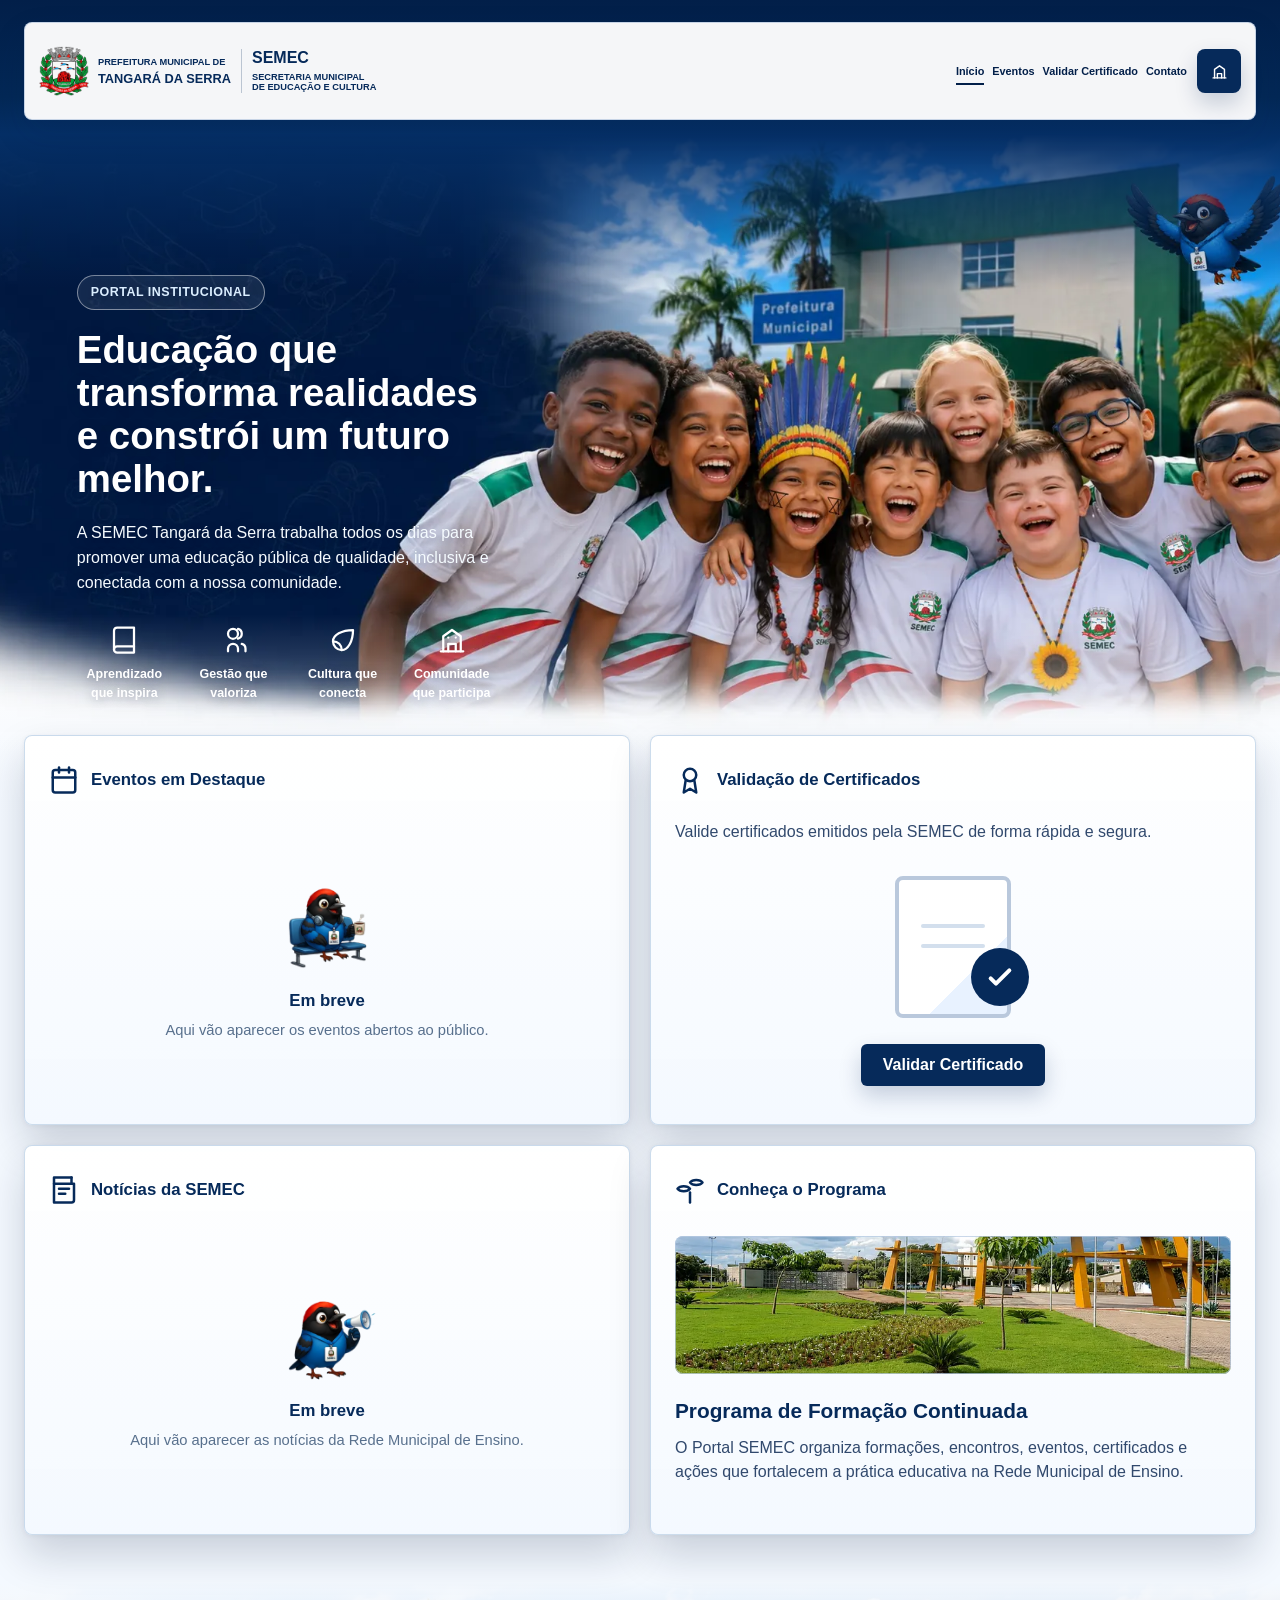
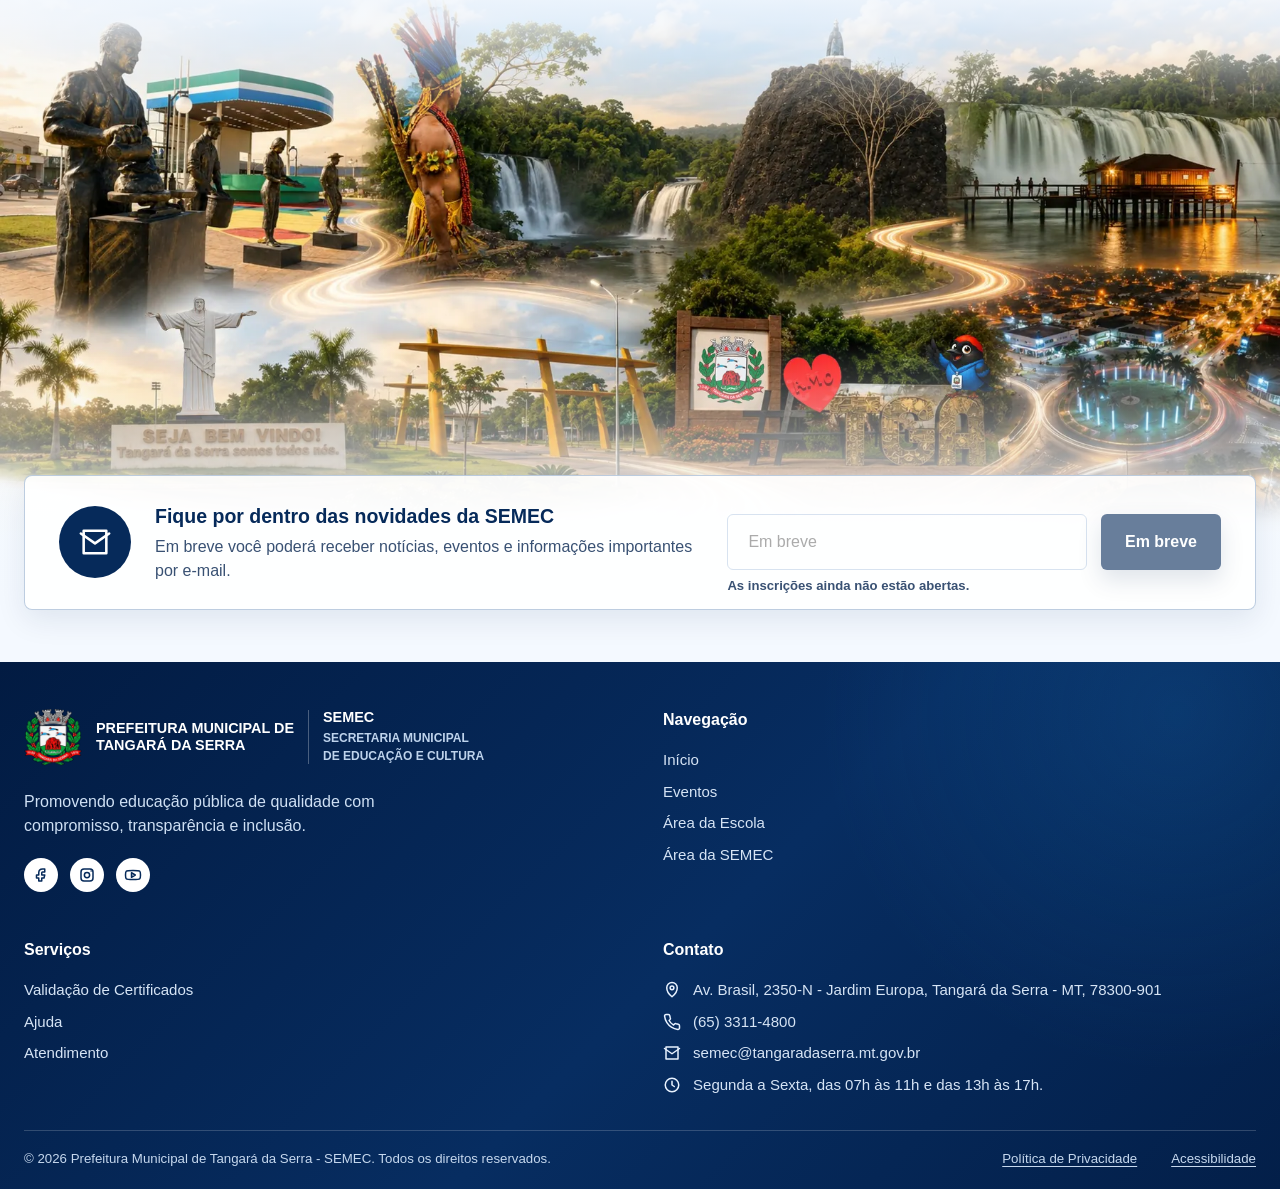
==== commit fb7f945f: "Add files via upload" ====
--- a/index.html
+++ b/index.html
@@ -244,6 +244,7 @@
         <a href="index.html">Início</a>
         <a href="#eventos">Eventos</a>
         <a href="escola.html">Área da Escola</a>
+        <a href="semec.html">Área da SEMEC</a>
       </nav>
 
       <nav class="footer-column" aria-label="Serviços do rodapé">
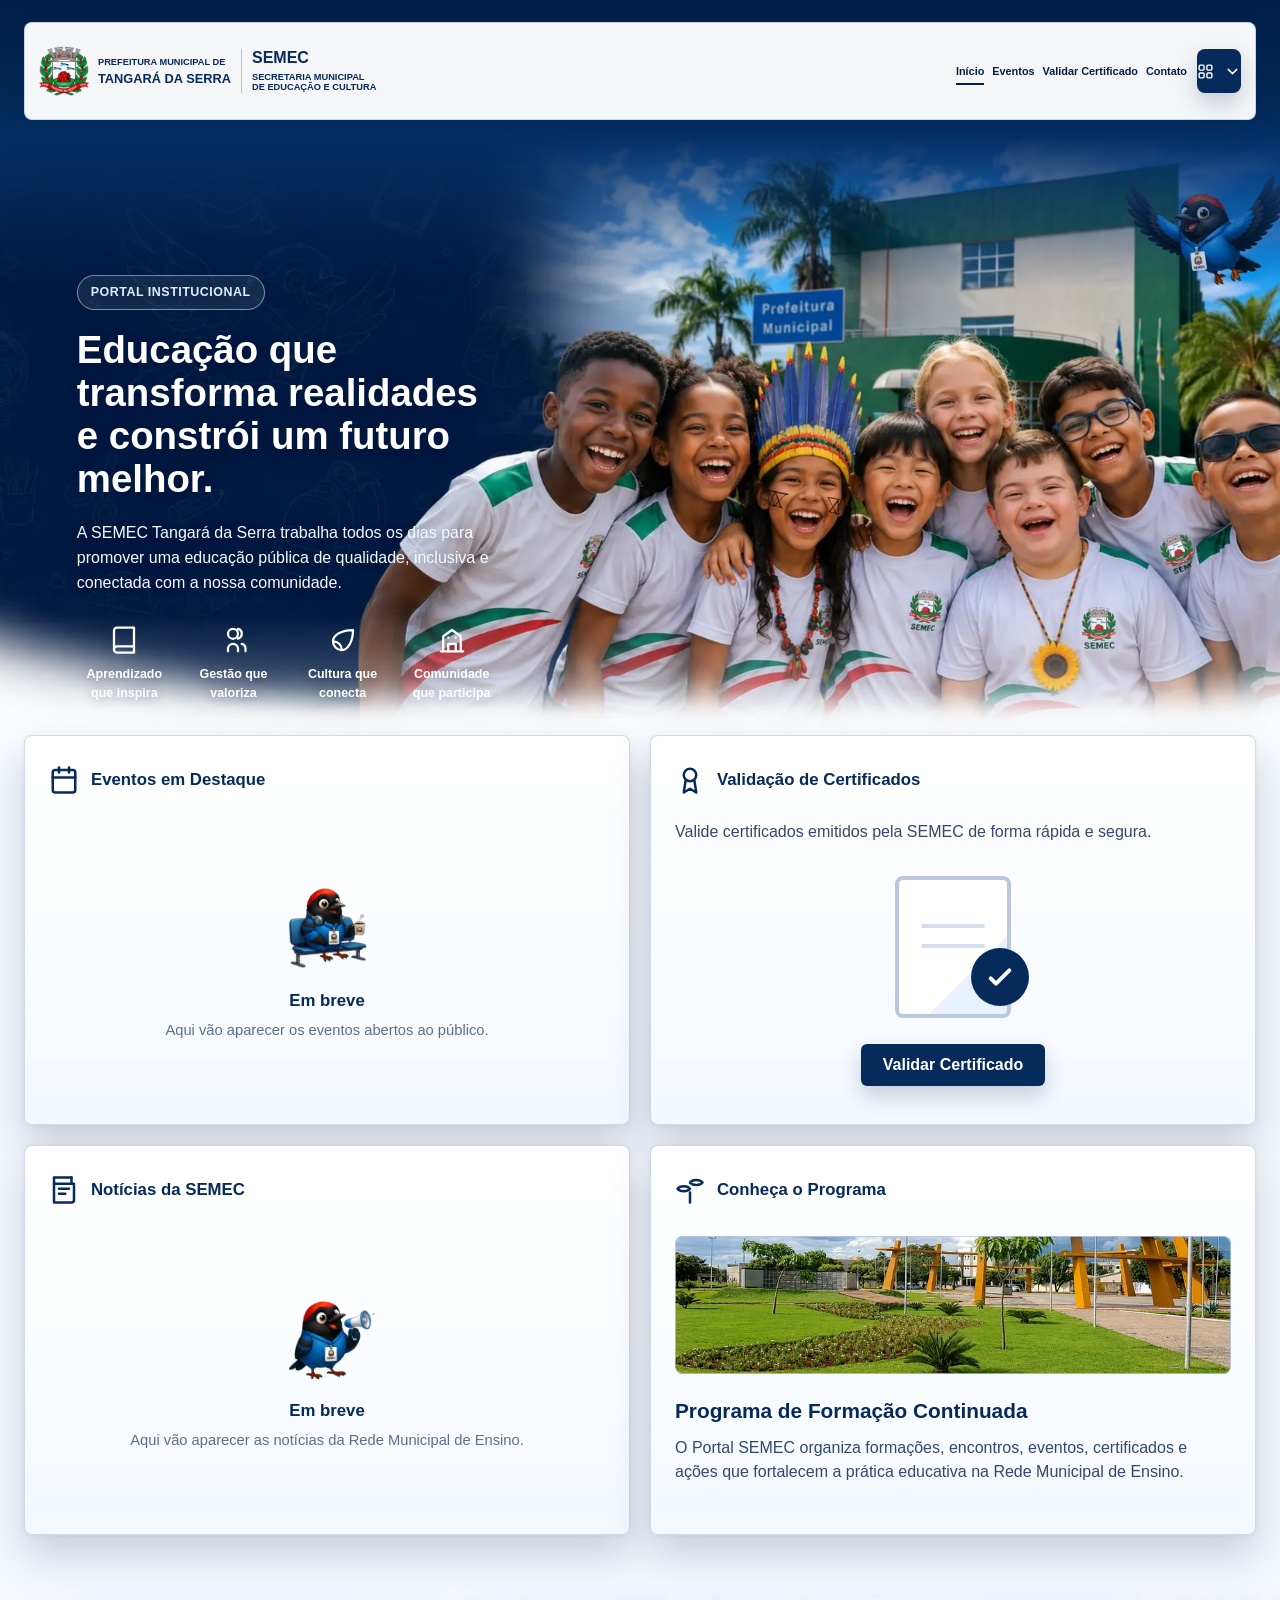
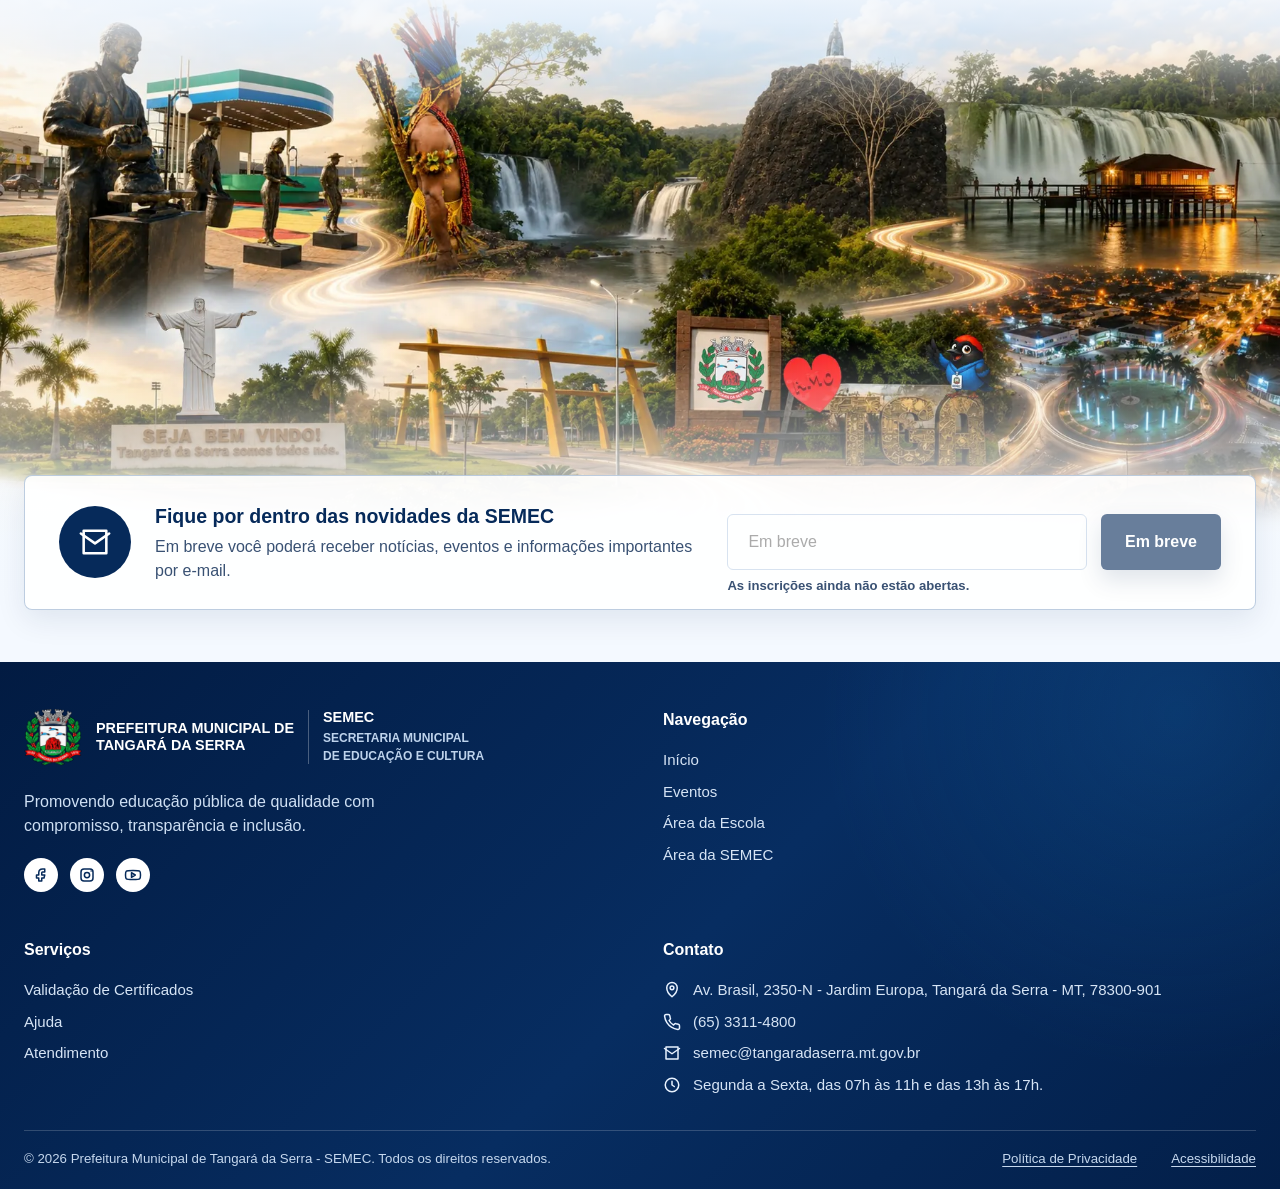
==== commit 727a6449: "Add files via upload" ====
--- a/index.html
+++ b/index.html
@@ -37,24 +37,24 @@
         <a href="#eventos">Eventos</a>
         <a href="https://formacaocontinuada-hue.github.io/central-certificados-semec/validar-certificado.html">Validar Certificado</a>
         <a href="#contato">Contato</a>
-        <a class="server-link mobile-only" href="escola.html">
-          <svg viewBox="0 0 24 24" aria-hidden="true">
-            <path d="M3 21h18"></path>
-            <path d="M5 21V9l7-5 7 5v12"></path>
-            <path d="M9 21v-6h6v6"></path>
-          </svg>
-          Área da Escola
-        </a>
+        <div class="areas-mobile mobile-only">
+          <p>Áreas de trabalho</p>
+          <a class="server-link" href="escola.html"><svg viewBox="0 0 24 24" aria-hidden="true"><path d="M3 21h18"></path><path d="M5 21V9l7-5 7 5v12"></path><path d="M9 21v-6h6v6"></path></svg>Área da Escola</a>
+          <a class="server-link" href="semec.html"><svg viewBox="0 0 24 24" aria-hidden="true"><path d="M3 21h18"></path><path d="M4 21V10h16v11"></path><path d="M2 10 12 3l10 7"></path><path d="M8 14v4M12 14v4M16 14v4"></path></svg>Área da SEMEC</a>
+        </div>
       </nav>
 
-      <a class="server-button" href="escola.html">
-        <svg viewBox="0 0 24 24" aria-hidden="true">
-          <path d="M3 21h18"></path>
-          <path d="M5 21V9l7-5 7 5v12"></path>
-          <path d="M9 21v-6h6v6"></path>
-        </svg>
-        <span>Área da Escola</span>
-      </a>
+      <div class="areas-menu">
+        <button class="server-button" type="button" aria-label="Áreas de trabalho" aria-expanded="false" aria-controls="areas-lista">
+          <svg viewBox="0 0 24 24" aria-hidden="true"><rect x="3" y="3" width="7" height="7" rx="1.5"></rect><rect x="14" y="3" width="7" height="7" rx="1.5"></rect><rect x="3" y="14" width="7" height="7" rx="1.5"></rect><rect x="14" y="14" width="7" height="7" rx="1.5"></rect></svg>
+          <span>Áreas de trabalho</span>
+          <svg class="areas-seta" viewBox="0 0 24 24" aria-hidden="true"><path d="m6 9 6 6 6-6"></path></svg>
+        </button>
+        <div class="areas-lista" id="areas-lista" hidden>
+          <a href="escola.html"><svg viewBox="0 0 24 24" aria-hidden="true"><path d="M3 21h18"></path><path d="M5 21V9l7-5 7 5v12"></path><path d="M9 21v-6h6v6"></path></svg><span><strong>Área da Escola</strong><small>Ferramentas das unidades escolares</small></span></a>
+          <a href="semec.html"><svg viewBox="0 0 24 24" aria-hidden="true"><path d="M3 21h18"></path><path d="M4 21V10h16v11"></path><path d="M2 10 12 3l10 7"></path><path d="M8 14v4M12 14v4M16 14v4"></path></svg><span><strong>Área da SEMEC</strong><small>Ferramentas das equipes da Secretaria</small></span></a>
+        </div>
+      </div>
     </div>
   </header>
 
--- a/css/publico.css
+++ b/css/publico.css
@@ -1816,3 +1816,105 @@
   cursor: not-allowed;
   opacity: 0.6;
 }
+
+/* Áreas de trabalho: lista do botão do cabeçalho e grupo do menu do celular */
+.areas-menu {
+  position: relative;
+  flex: 0 0 auto;
+}
+
+.areas-seta {
+  transition: transform 160ms;
+}
+
+.areas-menu .server-button[aria-expanded="true"] .areas-seta {
+  transform: rotate(180deg);
+}
+
+.areas-lista {
+  position: absolute;
+  top: calc(100% + 10px);
+  right: 0;
+  z-index: 40;
+  display: grid;
+  gap: 4px;
+  width: 300px;
+  padding: 8px;
+  border: 1px solid rgba(176, 196, 222, 0.65);
+  border-radius: 8px;
+  background: var(--white);
+  box-shadow: var(--shadow);
+}
+
+.areas-lista[hidden] {
+  display: none;
+}
+
+.areas-lista a {
+  display: flex;
+  align-items: center;
+  gap: 12px;
+  padding: 10px 12px;
+  border-radius: 6px;
+  color: var(--navy);
+  text-decoration: none;
+}
+
+.areas-lista a:hover, .areas-lista a:focus-visible {
+  background: var(--blue-soft);
+}
+
+.areas-lista a:focus-visible {
+  outline: rgba(233, 196, 106, 0.92) solid 3px;
+}
+
+.areas-lista svg {
+  flex: 0 0 auto;
+  width: 22px;
+  height: 22px;
+  fill: none;
+  stroke: currentcolor;
+  stroke-width: 2;
+  stroke-linecap: round;
+  stroke-linejoin: round;
+}
+
+.areas-lista span {
+  display: grid;
+  gap: 2px;
+}
+
+.areas-lista strong {
+  font-size: 0.92rem;
+}
+
+.areas-lista small {
+  color: #58708d;
+  font-size: 0.78rem;
+}
+
+@media (max-width: 1180px) {
+
+  body.public-nav-eventos .areas-mobile.mobile-only {
+    display: grid;
+    gap: 8px;
+    margin-top: 8px;
+    padding-top: 12px;
+    border-top: 1px solid rgba(176, 196, 222, 0.65);
+  }
+
+  .areas-mobile p {
+    margin: 0;
+    color: #58708d;
+    font-size: 0.74rem;
+    font-weight: 800;
+    letter-spacing: 0.06em;
+    text-transform: uppercase;
+  }
+
+  body.public-nav-eventos .areas-mobile .server-link {
+    margin-top: 0;
+    padding: 12px 10px;
+    color: var(--white);
+  }
+}
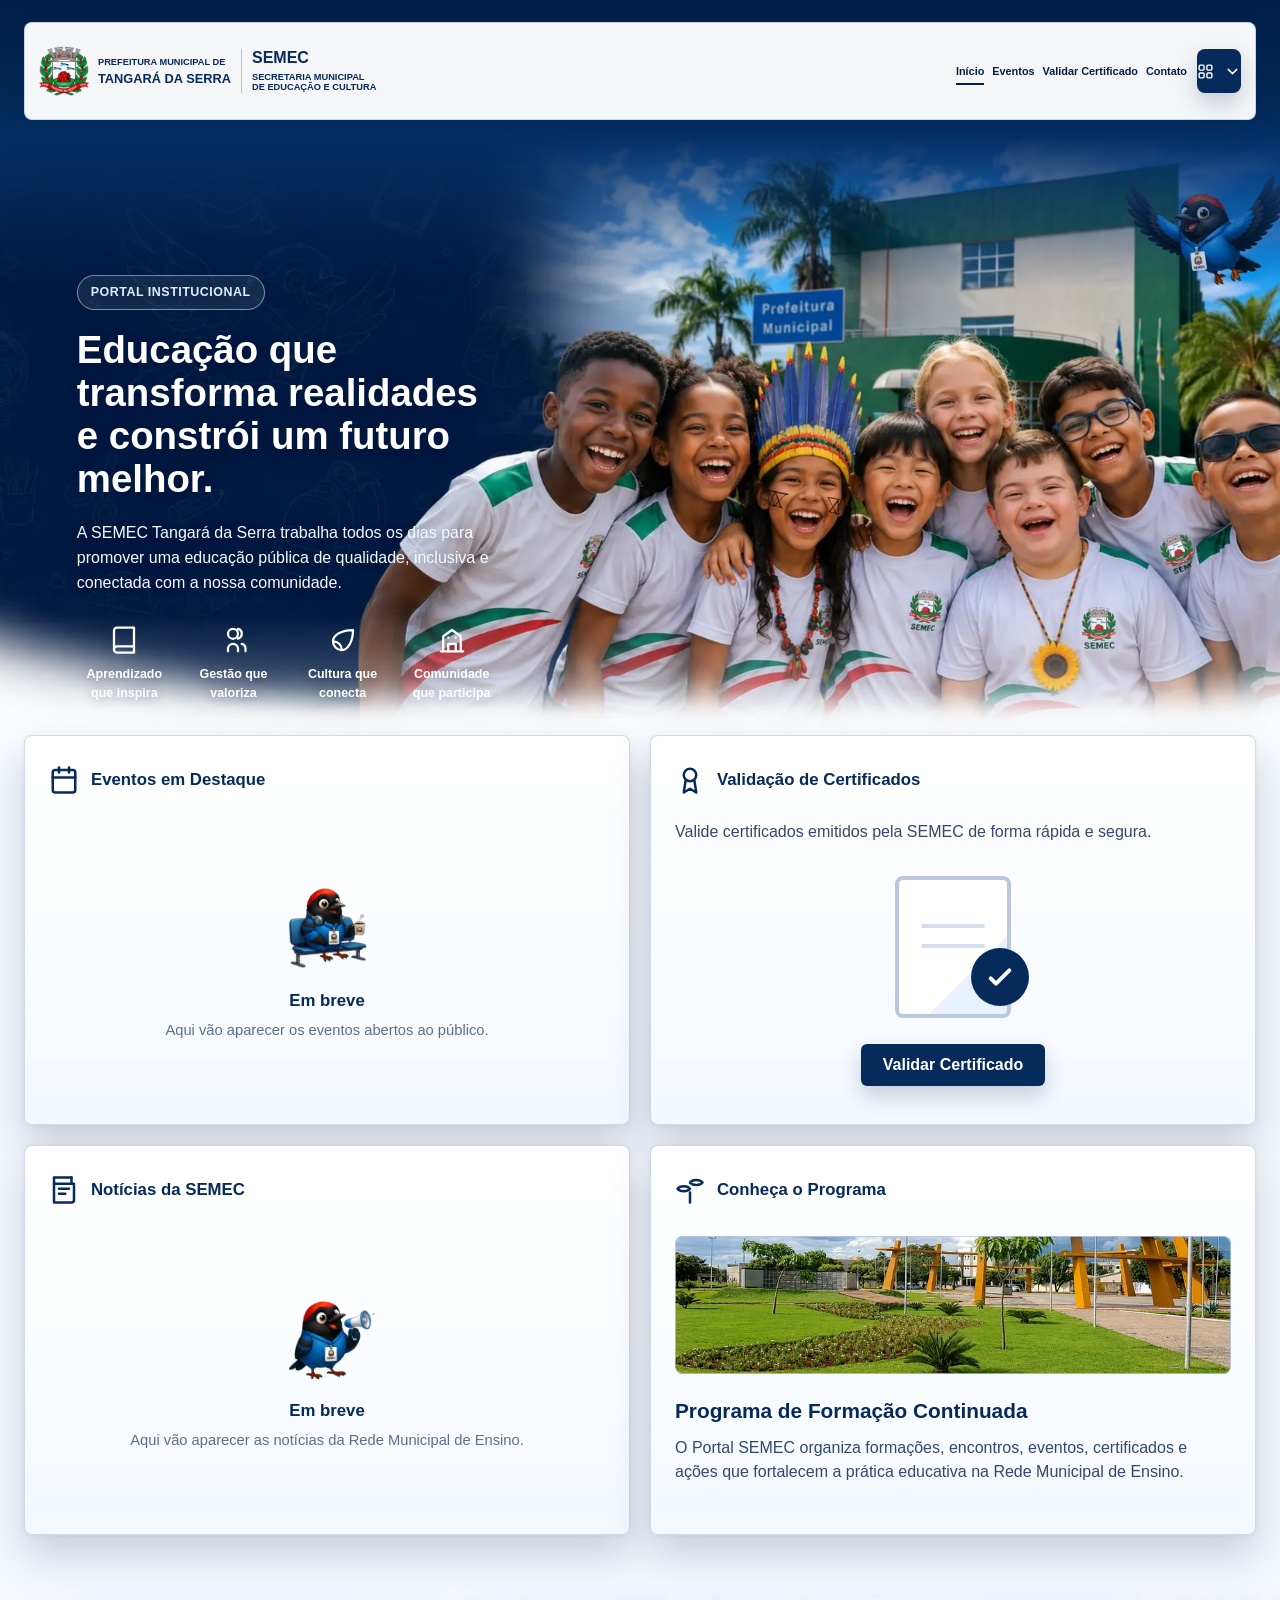
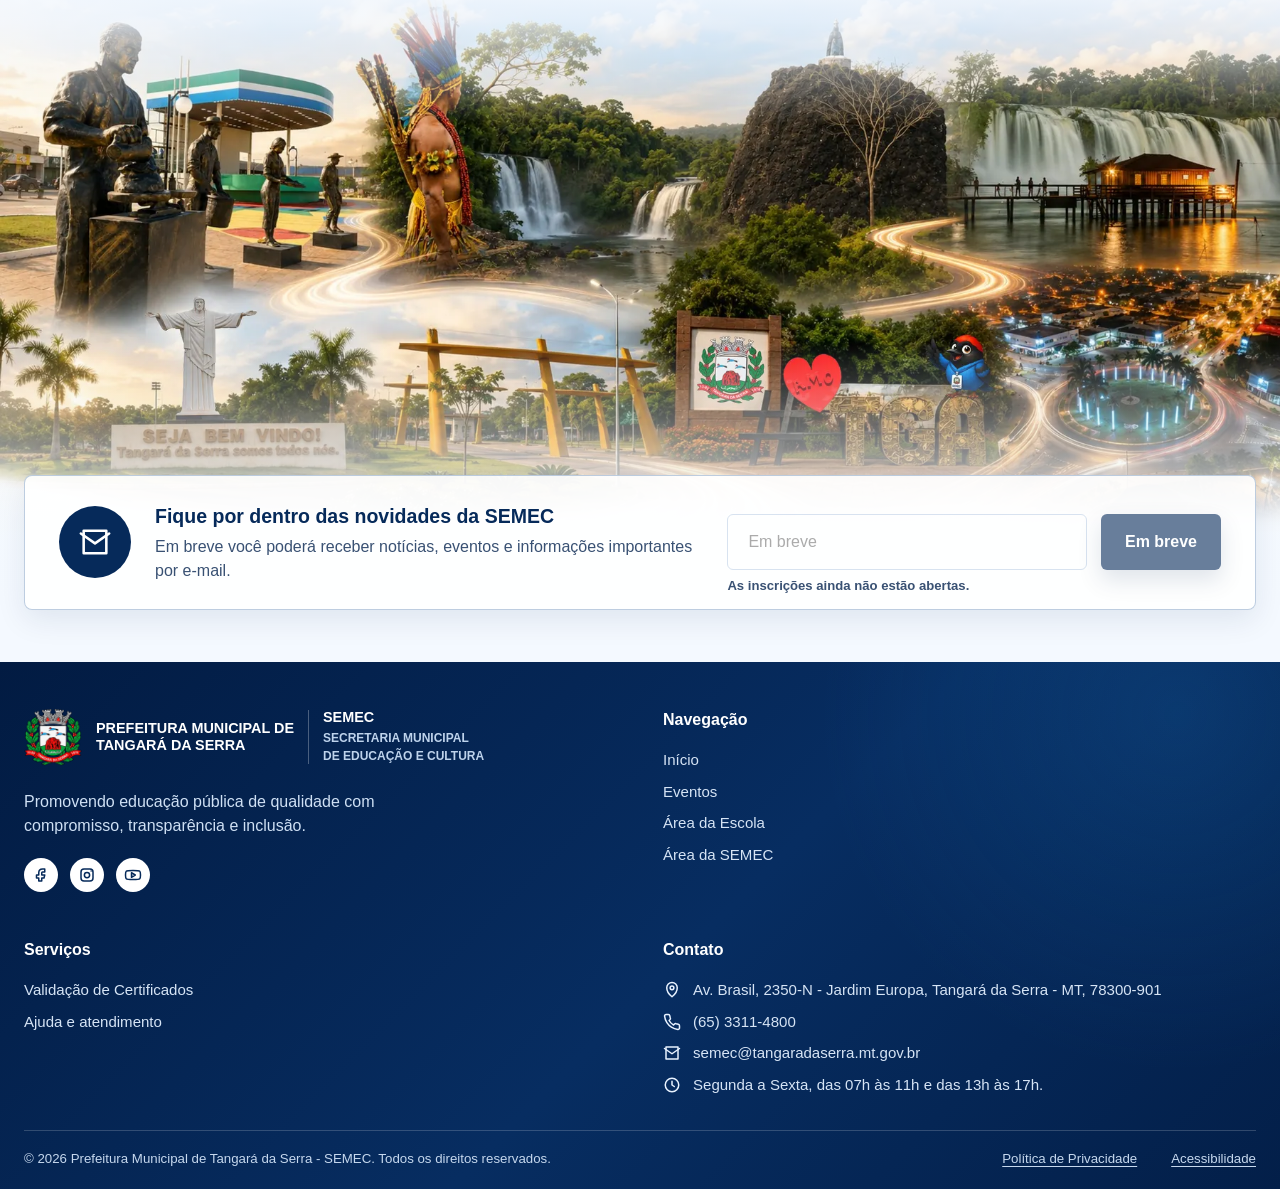
==== commit 3a12b90b: "Menus: Ajuda passa a ser Entrar em contato; decisões da Central (20/10) Co-Authored-By: Claude Opus " ====
--- a/index.html
+++ b/index.html
@@ -250,8 +250,7 @@
       <nav class="footer-column" aria-label="Serviços do rodapé">
         <h2>Serviços</h2>
         <a href="https://formacaocontinuada-hue.github.io/central-certificados-semec/validar-certificado.html">Validação de Certificados</a>
-        <a href="https://formacaocontinuada-hue.github.io/central-certificados-semec/ajuda.html">Ajuda</a>
-        <a href="https://formacaocontinuada-hue.github.io/central-certificados-semec/entrar-em-contato.html">Atendimento</a>
+        <a href="https://formacaocontinuada-hue.github.io/central-certificados-semec/entrar-em-contato.html">Ajuda e atendimento</a>
       </nav>
 
       <div class="footer-column contact-column">
--- a/css/publico.css
+++ b/css/publico.css
@@ -73,7 +73,7 @@
 body.public-nav-eventos .header-shell {
   gap: 14px;
   padding-inline: 18px;
-  overflow: hidden;
+  overflow: visible; /* a lista "Áreas de trabalho" sai de dentro do cabeçalho */
 }
 
 body.public-nav-eventos .city-brand {
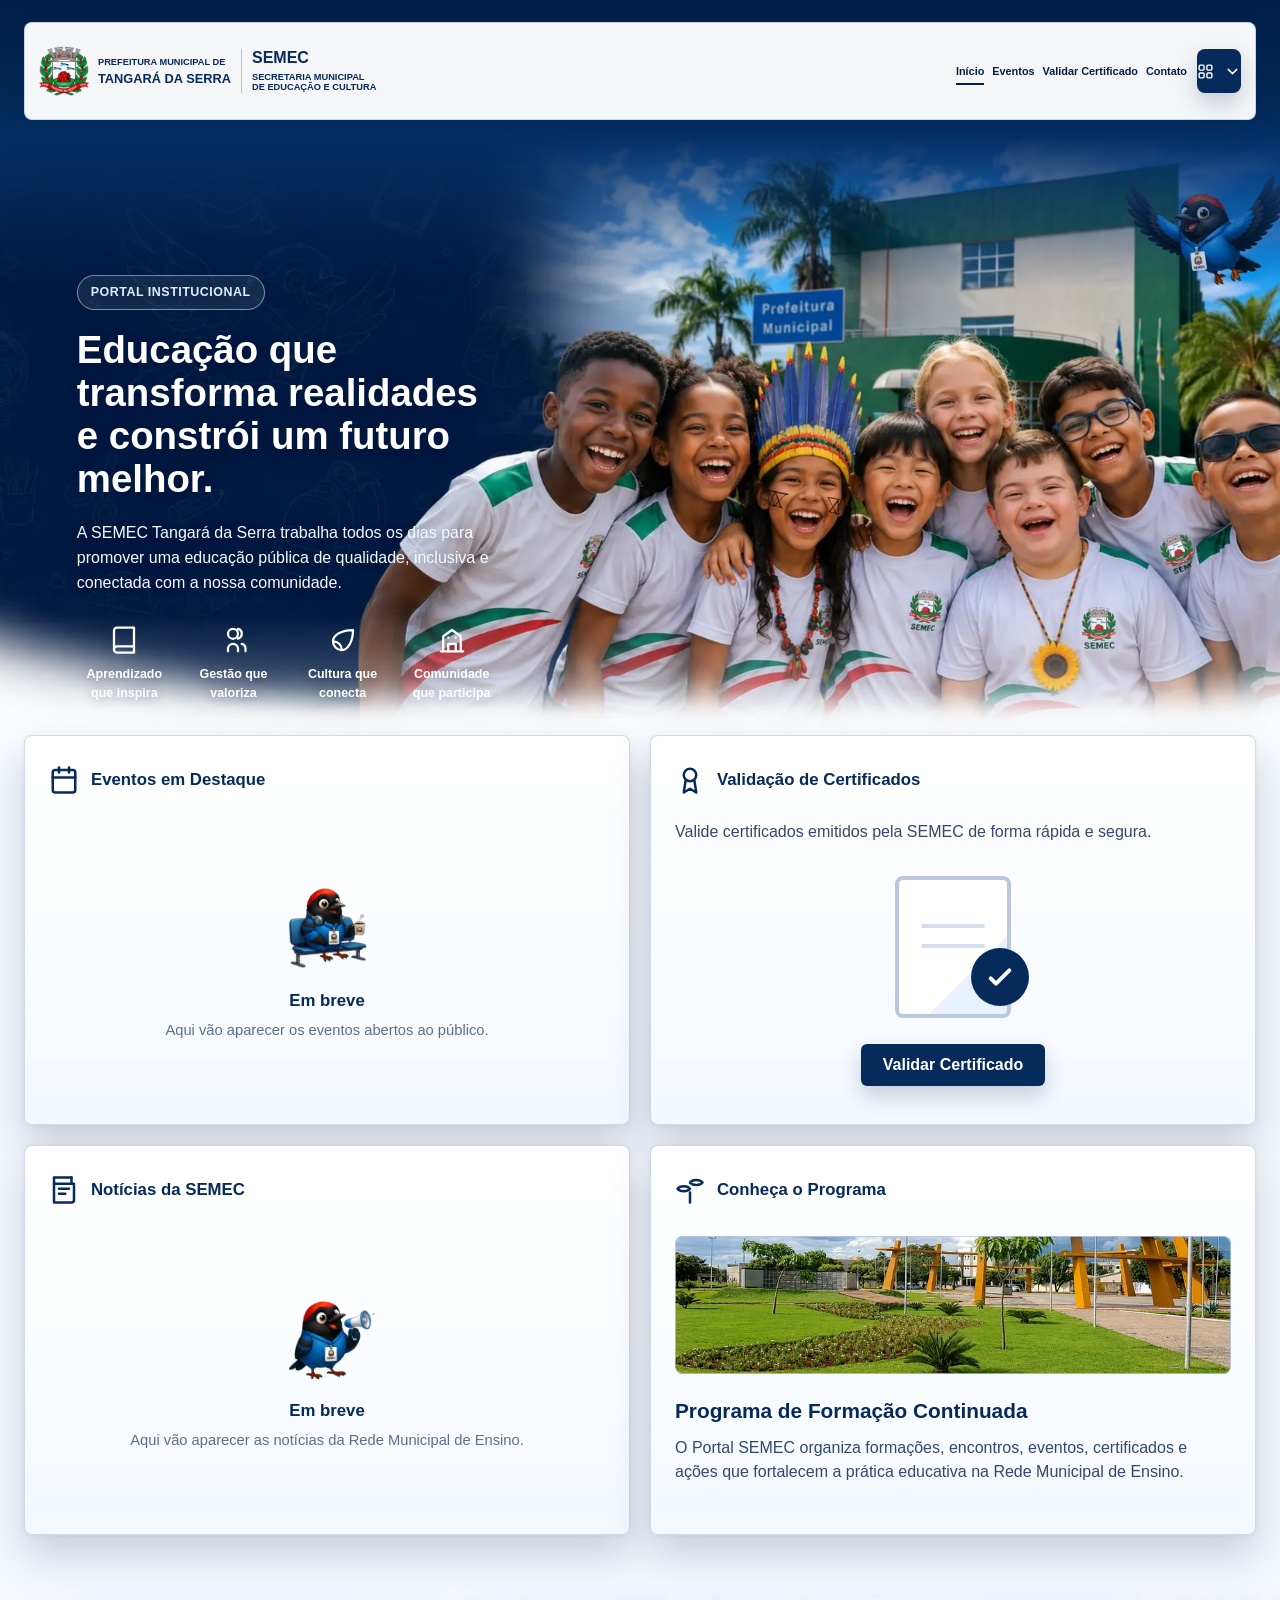
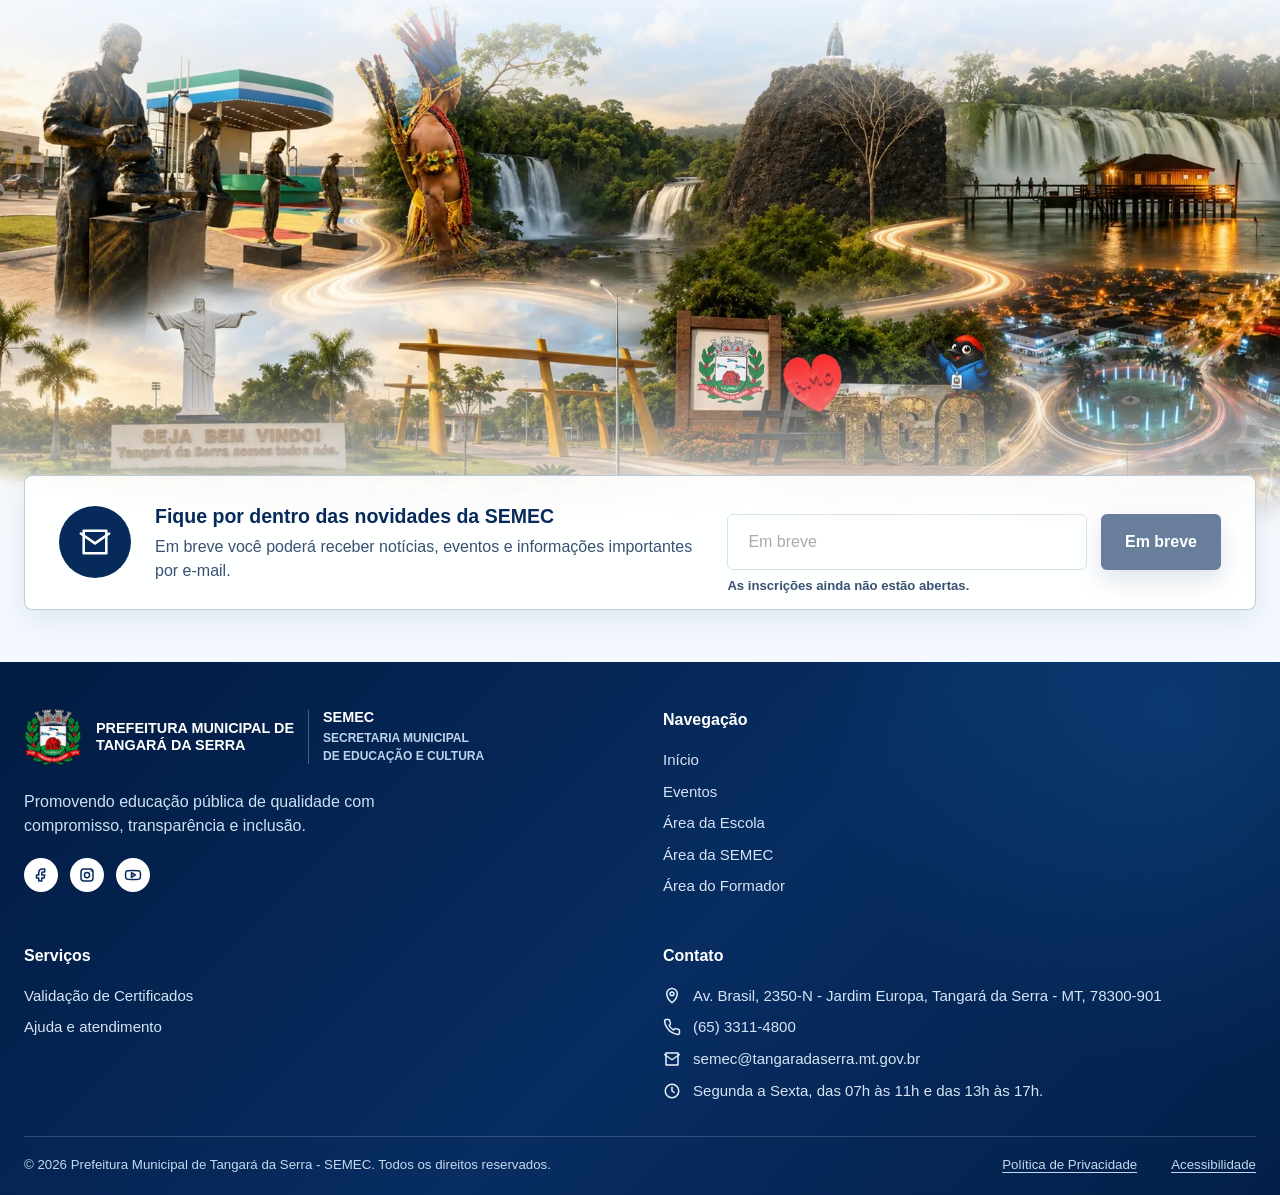
==== commit 7e68d6fb: "Área do Formador no Portal e caminho de volta em todas as páginas (18/11/2026) Co-Authored-By: Claud" ====
--- a/index.html
+++ b/index.html
@@ -41,6 +41,7 @@
           <p>Áreas de trabalho</p>
           <a class="server-link" href="escola.html"><svg viewBox="0 0 24 24" aria-hidden="true"><path d="M3 21h18"></path><path d="M5 21V9l7-5 7 5v12"></path><path d="M9 21v-6h6v6"></path></svg>Área da Escola</a>
           <a class="server-link" href="semec.html"><svg viewBox="0 0 24 24" aria-hidden="true"><path d="M3 21h18"></path><path d="M4 21V10h16v11"></path><path d="M2 10 12 3l10 7"></path><path d="M8 14v4M12 14v4M16 14v4"></path></svg>Área da SEMEC</a>
+          <a class="server-link" href="formador.html"><svg viewBox="0 0 24 24" aria-hidden="true"><path d="M4 5h11a3 3 0 0 1 3 3v11H7a3 3 0 0 1-3-3z"></path><path d="M8 9h6M8 13h6"></path><path d="M18 8h2v12H8"></path></svg>Área do Formador</a>
         </div>
       </nav>
 
@@ -53,6 +54,7 @@
         <div class="areas-lista" id="areas-lista" hidden>
           <a href="escola.html"><svg viewBox="0 0 24 24" aria-hidden="true"><path d="M3 21h18"></path><path d="M5 21V9l7-5 7 5v12"></path><path d="M9 21v-6h6v6"></path></svg><span><strong>Área da Escola</strong><small>Ferramentas das unidades escolares</small></span></a>
           <a href="semec.html"><svg viewBox="0 0 24 24" aria-hidden="true"><path d="M3 21h18"></path><path d="M4 21V10h16v11"></path><path d="M2 10 12 3l10 7"></path><path d="M8 14v4M12 14v4M16 14v4"></path></svg><span><strong>Área da SEMEC</strong><small>Ferramentas das equipes da Secretaria</small></span></a>
+          <a href="formador.html"><svg viewBox="0 0 24 24" aria-hidden="true"><path d="M4 5h11a3 3 0 0 1 3 3v11H7a3 3 0 0 1-3-3z"></path><path d="M8 9h6M8 13h6"></path><path d="M18 8h2v12H8"></path></svg><span><strong>Área do Formador</strong><small>Certificados do público das suas formações</small></span></a>
         </div>
       </div>
     </div>
@@ -245,6 +247,7 @@
         <a href="#eventos">Eventos</a>
         <a href="escola.html">Área da Escola</a>
         <a href="semec.html">Área da SEMEC</a>
+        <a href="formador.html">Área do Formador</a>
       </nav>
 
       <nav class="footer-column" aria-label="Serviços do rodapé">
